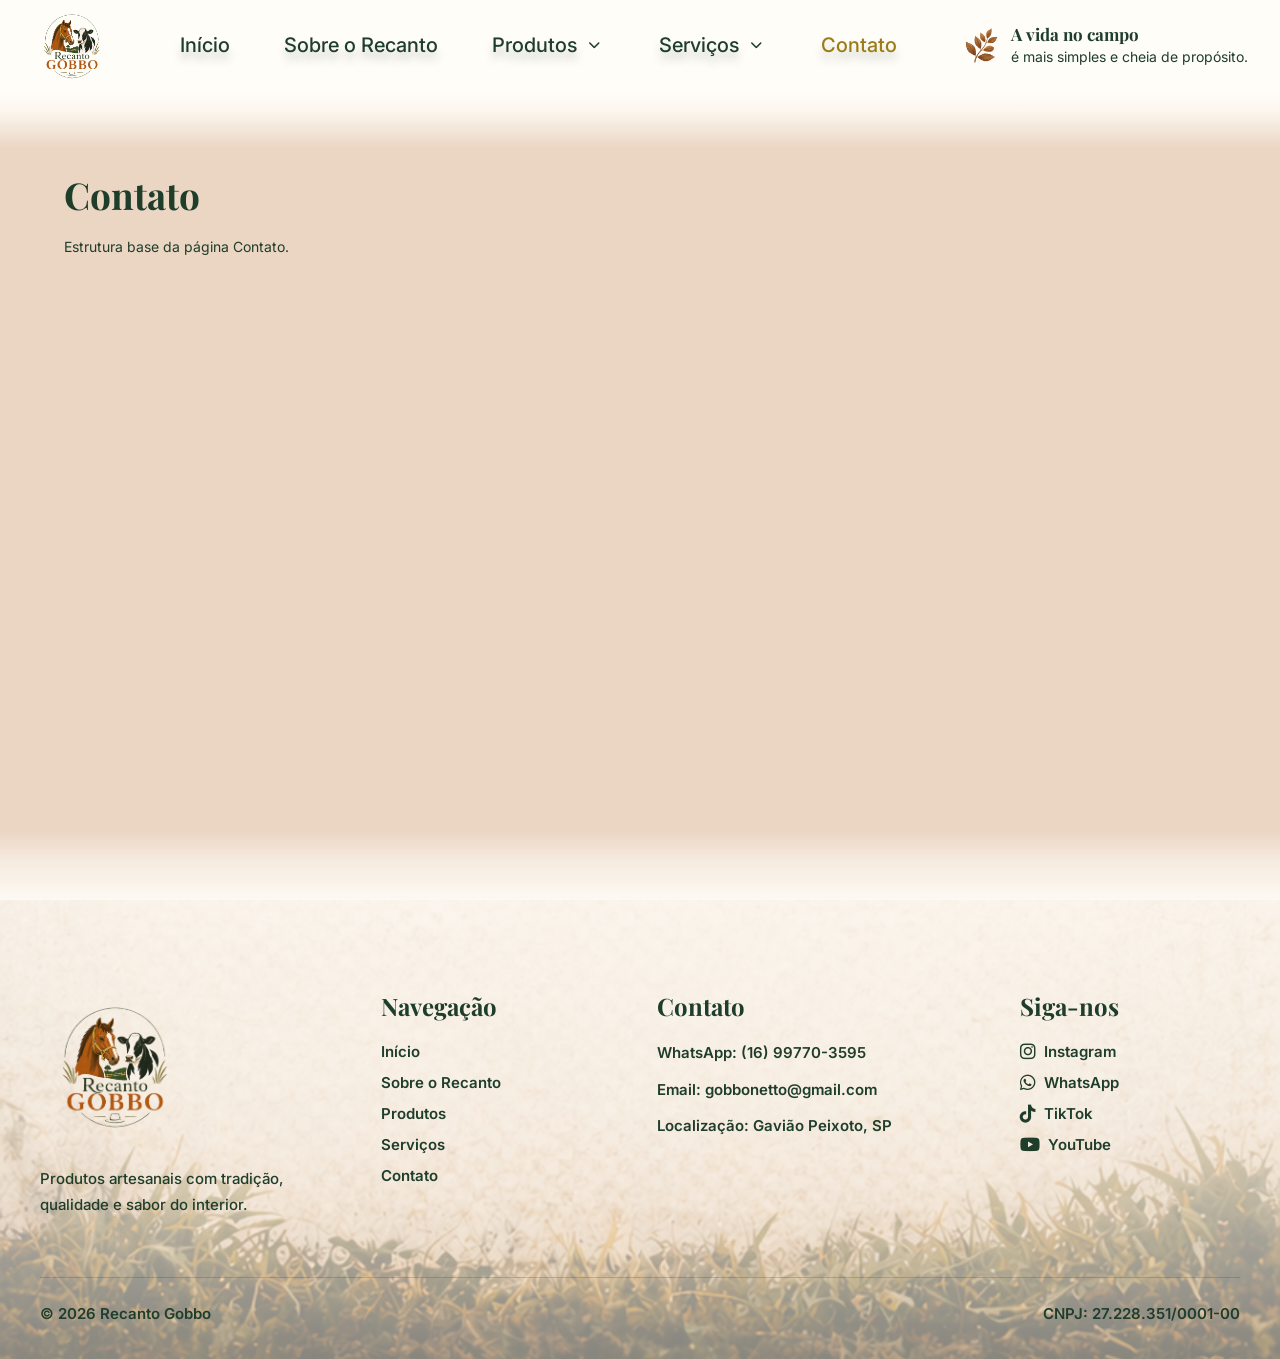
==== pages/contato.html @ 01b37900 "feat: adiciona YouTube no footer e ajusta ícones mobile" ====
<!DOCTYPE html>
<html lang="pt-BR">
<head>
  <!-- Configuração de caracteres -->
  <meta charset="UTF-8">

  <!-- Responsividade para dispositivos móveis -->
  <meta name="viewport" content="width=device-width, initial-scale=1.0">

  <!-- Título da página -->
  <title>Contato | Recanto Gobbo</title>

  <!-- Ícones Font Awesome -->
  <link 
    rel="stylesheet" 
    href="https://cdnjs.cloudflare.com/ajax/libs/font-awesome/6.5.2/css/all.min.css"
  >

  <!-- Fontes do projeto: Playfair Display e Inter -->
  <link rel="preconnect" href="https://fonts.googleapis.com">
  <link rel="preconnect" href="https://fonts.gstatic.com" crossorigin>

  <link 
    href="https://fonts.googleapis.com/css2?family=Inter:wght@400;500;600;700&family=Playfair+Display:wght@600;700&display=swap" 
    rel="stylesheet"
  >

  <!-- CSS principal -->
  <link rel="stylesheet" href="../css/style.css">
</head>
<body class="contato">

  <!-- Header principal do site -->
  <header class="header">
    <nav class="navbar">

      <!-- Logo principal -->
      <a href="../index.html" class="logo">
        <img 
          src="../assets/images/logo-recanto-gobbo.png" 
          alt="Logo Recanto Gobbo"
          class="logo-image"
        >
      </a>

      <!-- Menu principal -->
      <ul class="nav-menu" id="nav-menu">

        <li class="nav-item">
          <a href="../index.html">Início</a>
        </li>

        <li class="nav-item">
          <a href="sobre.html">Sobre o Recanto</a>
        </li>

        <li class="nav-item has-submenu">
          <div class="submenu-parent">
            <a href="produtos.html">Produtos</a>

            <button class="submenu-toggle" type="button" aria-label="Abrir submenu de produtos">
              <i class="fa-solid fa-chevron-down"></i>
            </button>
          </div>

          <ul class="submenu">
            <li><a href="#">Boné</a></li>
          </ul>
        </li>

        <li class="nav-item has-submenu">
          <div class="submenu-parent">
            <a href="servicos.html">Serviços</a>

            <button class="submenu-toggle" type="button" aria-label="Abrir submenu de serviços">
              <i class="fa-solid fa-chevron-down"></i>
            </button>
          </div>

          <ul class="submenu">
            <li><a href="#">Palestras</a></li>
            <li><a href="#">Embaixadores Digitais</a></li>
            <li><a href="#">Ações de Marca</a></li>
            <li><a href="#">Proposta de Eventos</a></li>
          </ul>
        </li>

        <li class="nav-item">
          <a href="contato.html" class="active">Contato</a>
        </li>

      </ul>

      <!-- Frase institucional do header desktop -->
      <div class="header-phrase">
        <img 
          src="../assets/images/icone-header.png" 
          alt="" 
          class="header-icon"
        >

        <div>
          <strong>A vida no campo</strong>
          <p>é mais simples e cheia de propósito.</p>
        </div>
      </div>

      <!-- Botão hambúrguer mobile -->
      <button class="menu-toggle" id="menu-toggle" aria-label="Abrir menu">
        ☰
      </button>

    </nav>
  </header>

  <!-- Conteúdo principal da página -->
  <main class="main-content">
    <section class="page-section">
      <h1>Contato</h1>
      <p>Estrutura base da página Contato.</p>
    </section>
  </main>

<!-- Footer principal do site -->
<footer class="footer">

  <!-- Camada por cima da imagem de fundo para melhorar leitura -->
  <div class="footer-overlay">

    <!-- Container principal do footer -->
    <div class="footer-container">

      <!-- Coluna da marca -->
      <div class="footer-brand">
        <img 
          src="../assets/images/logo-recanto-gobbo.png" 
          alt="Logo Recanto Gobbo"
          class="footer-logo-image"
        >

        <p>
          Produtos artesanais com tradição, qualidade e sabor do interior.
        </p>
      </div>

      <!-- Coluna de navegação -->
      <div class="footer-column">
        <h3>Navegação</h3>

        <nav class="footer-links">
          <a href="../index.html">Início</a>
          <a href="sobre.html">Sobre o Recanto</a>
          <a href="produtos.html">Produtos</a>
          <a href="servicos.html">Serviços</a>
          <a href="contato.html">Contato</a>
        </nav>
      </div>

      <!-- Coluna de contato -->
      <div class="footer-column">
        <h3>Contato</h3>

        <div class="footer-contact">
          <p>WhatsApp: (16) 99770-3595</p>
          <p>Email: gobbonetto@gmail.com</p>
          <p>Localização: Gavião Peixoto, SP</p>
        </div>
      </div>

      <!-- Coluna de redes sociais -->
      <div class="footer-column">
        <h3>Siga-nos</h3>

        <div class="footer-social">

          <a href="https://www.instagram.com/recantogobbo?utm_source=ig_web_button_share_sheet&igsh=ZDNlZDc0MzIxNw==" aria-label="Instagram">
            <i class="fa-brands fa-instagram"></i>
            <span>Instagram</span>
          </a>

          <a href="https://wa.me/5516997703595?text=Olá,%20vim%20pelo%20site%20do%20Recanto%20Gobbo%20e%20gostaria%20de%20mais%20informações." aria-label="WhatsApp">
            <i class="fa-brands fa-whatsapp"></i>
            <span>WhatsApp</span>
          </a>

          <a href="https://www.tiktok.com/@nettogobbo?is_from_webapp=1&sender_device=pc" aria-label="TikTok">
            <i class="fa-brands fa-tiktok"></i>
            <span>TikTok</span>
          </a>

          <a href="https://www.youtube.com/@RecantoGobbo" aria-label="YouTube">
            <i class="fa-brands fa-youtube"></i>
            <span>YouTube</span>
          </a>

        </div>
      </div>

    </div>

    <!-- Base inferior do footer -->
    <div class="footer-bottom">
      <p>© 2026 Recanto Gobbo</p>
      <p>CNPJ: 27.228.351/0001-00</p>
    </div>

  </div>
</footer>

<!-- JavaScript principal -->
<script src="../js/script.js"></script>
</body>
</html>
---- css/style.css ----
/* Base */
@import url("./base/reset.css");
@import url("./base/variables.css");
@import url("./base/global.css");
@import url("./base/components.css");

/* Layout */
@import url("./layout/header.css");
@import url("./layout/footer.css");

/* Pages */
@import url("./pages/home.css");
@import url("./pages/sobre.css");
@import url("./pages/produtos.css");
@import url("./pages/servicos.css");
@import url("./pages/contato.css");

/* Responsive */
@import url("./responsive.css");
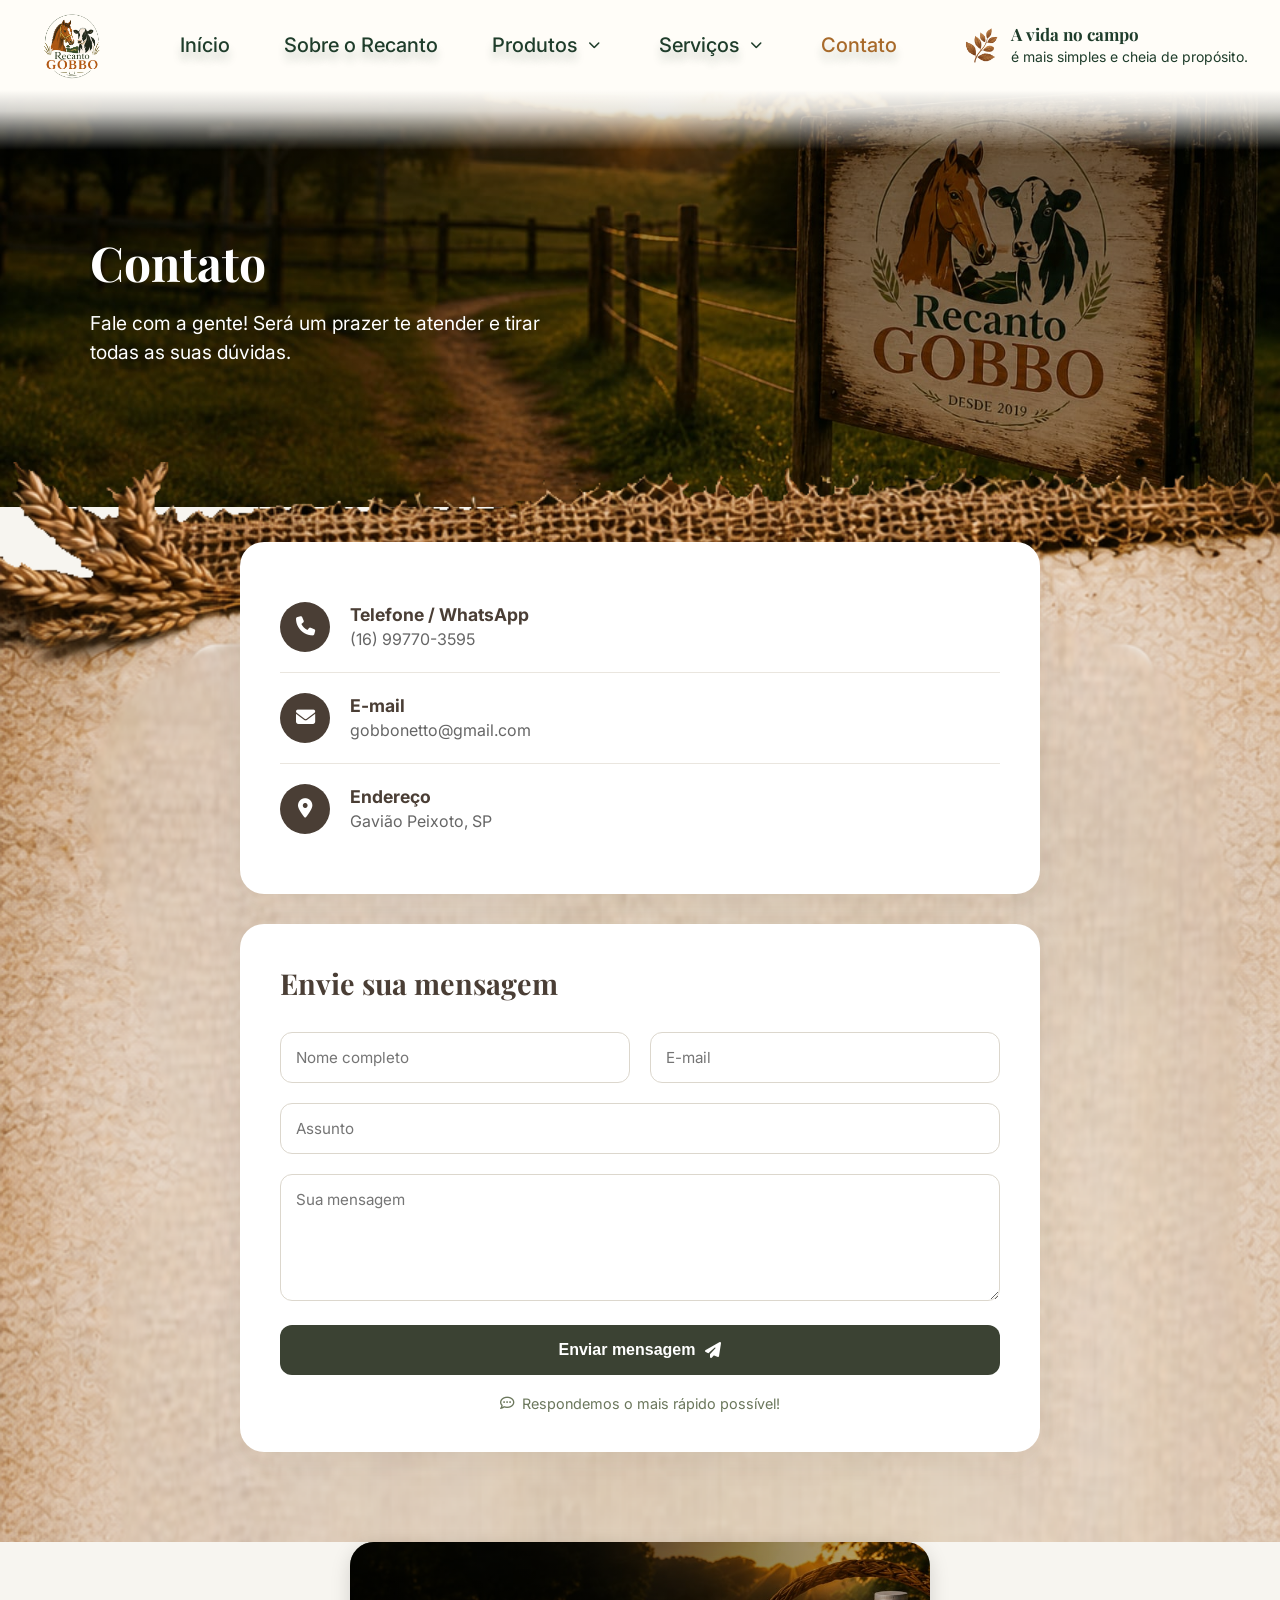
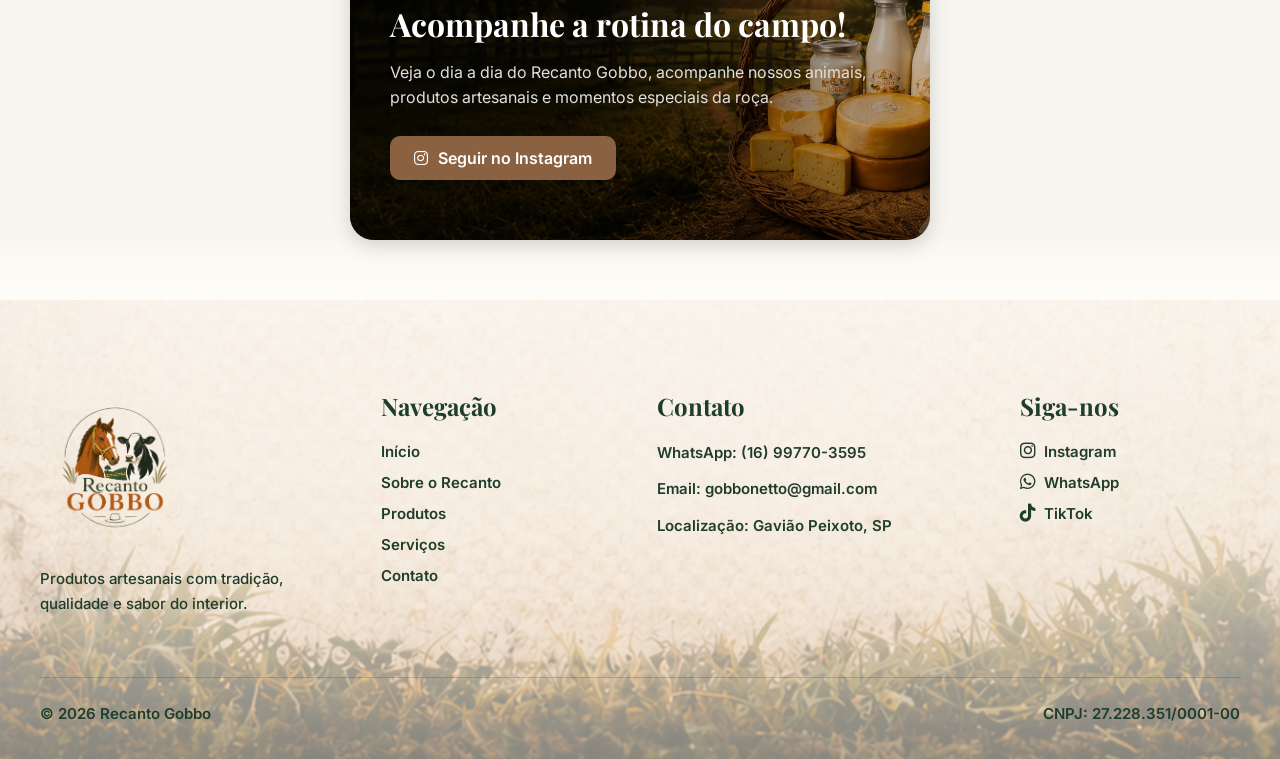
==== commit 530eaa69: "page completa, agora só ajustes" ====
--- a/pages/contato.html
+++ b/pages/contato.html
@@ -114,11 +114,99 @@
   </header>
 
   <!-- Conteúdo principal da página -->
-  <main class="main-content">
-    <section class="page-section">
+  <main class="main-content contact-page">
+    
+    <section class="contact-hero">
+  <div class="contact-hero-container">
+    <div class="contact-hero-text">
       <h1>Contato</h1>
-      <p>Estrutura base da página Contato.</p>
+      <p class="hero-subtitle">Fale com a gente! Será um prazer te atender e tirar todas as suas dúvidas.</p>
+    </div>
+    </div>
+</section>
+
+    <div class="contact-center-container">
+      
+      <section class="contact-info-cards">
+        
+        <div class="info-card">
+          <div class="card-icon">
+            <i class="fa-solid fa-phone"></i>
+          </div>
+          <div class="card-content">
+            <h3>Telefone / WhatsApp</h3>
+            <p>(16) 99770-3595</p>
+          </div>
+        </div>
+
+        <div class="info-card">
+          <div class="card-icon">
+            <i class="fa-solid fa-envelope"></i>
+          </div>
+          <div class="card-content">
+            <h3>E-mail</h3>
+            <p>gobbonetto@gmail.com</p>
+          </div>
+        </div>
+
+        <div class="info-card">
+          <div class="card-icon">
+            <i class="fa-solid fa-location-dot"></i>
+          </div>
+          <div class="card-content">
+            <h3>Endereço</h3>
+            <p>Gavião Peixoto, SP</p>
+          </div>
+        </div>
+
+      </section>
+
+      <section class="contact-form-section">
+        <h2>Envie sua mensagem</h2>
+        
+        <form id="contact-form" class="contact-form">
+          <div class="form-row">
+            <div class="form-group">
+              <input type="text" id="name" name="name" placeholder="Nome completo" required>
+            </div>
+            <div class="form-group">
+              <input type="email" id="email" name="email" placeholder="E-mail" required>
+            </div>
+          </div>
+
+          <div class="form-group">
+            <input type="text" id="subject" name="subject" placeholder="Assunto" required>
+          </div>
+
+          <div class="form-group">
+            <textarea id="message" name="message" rows="5" placeholder="Sua mensagem" required></textarea>
+          </div>
+
+          <button type="submit" class="btn-submit">
+            Enviar mensagem <i class="fa-solid fa-paper-plane"></i>
+          </button>
+        </form>
+
+        <div class="form-footer-notice">
+          <i class="fa-regular fa-comment-dots"></i>
+          <span>Respondemos o mais rápido possível!</span>
+        </div>
+      </section>
+
+    </div>
+
+    <section class="instagram-cta-banner">
+      <div class="cta-overlay">
+        <div class="cta-content">
+          <h2>Acompanhe a rotina do campo!</h2>
+          <p>Veja o dia a dia do Recanto Gobbo, acompanhe nossos animais, produtos artesanais e momentos especiais da roça.</p>
+          <a href="https://www.instagram.com/recantogobbo" target="_blank" class="btn-instagram">
+            <i class="fa-brands fa-instagram"></i> Seguir no Instagram
+          </a>
+        </div>
+      </div>
     </section>
+
   </main>
 
 <!-- Footer principal do site -->
@@ -188,11 +276,6 @@
             <span>TikTok</span>
           </a>
 
-          <a href="https://www.youtube.com/@RecantoGobbo" aria-label="YouTube">
-            <i class="fa-brands fa-youtube"></i>
-            <span>YouTube</span>
-          </a>
-
         </div>
       </div>
 
--- a/css/style.css
+++ b/css/style.css
@@ -16,5 +16,4 @@
 @import url("./pages/contato.css");
 
 /* Responsive */
-@import url("./responsive.css");
-
+@import url("./responsive.css");
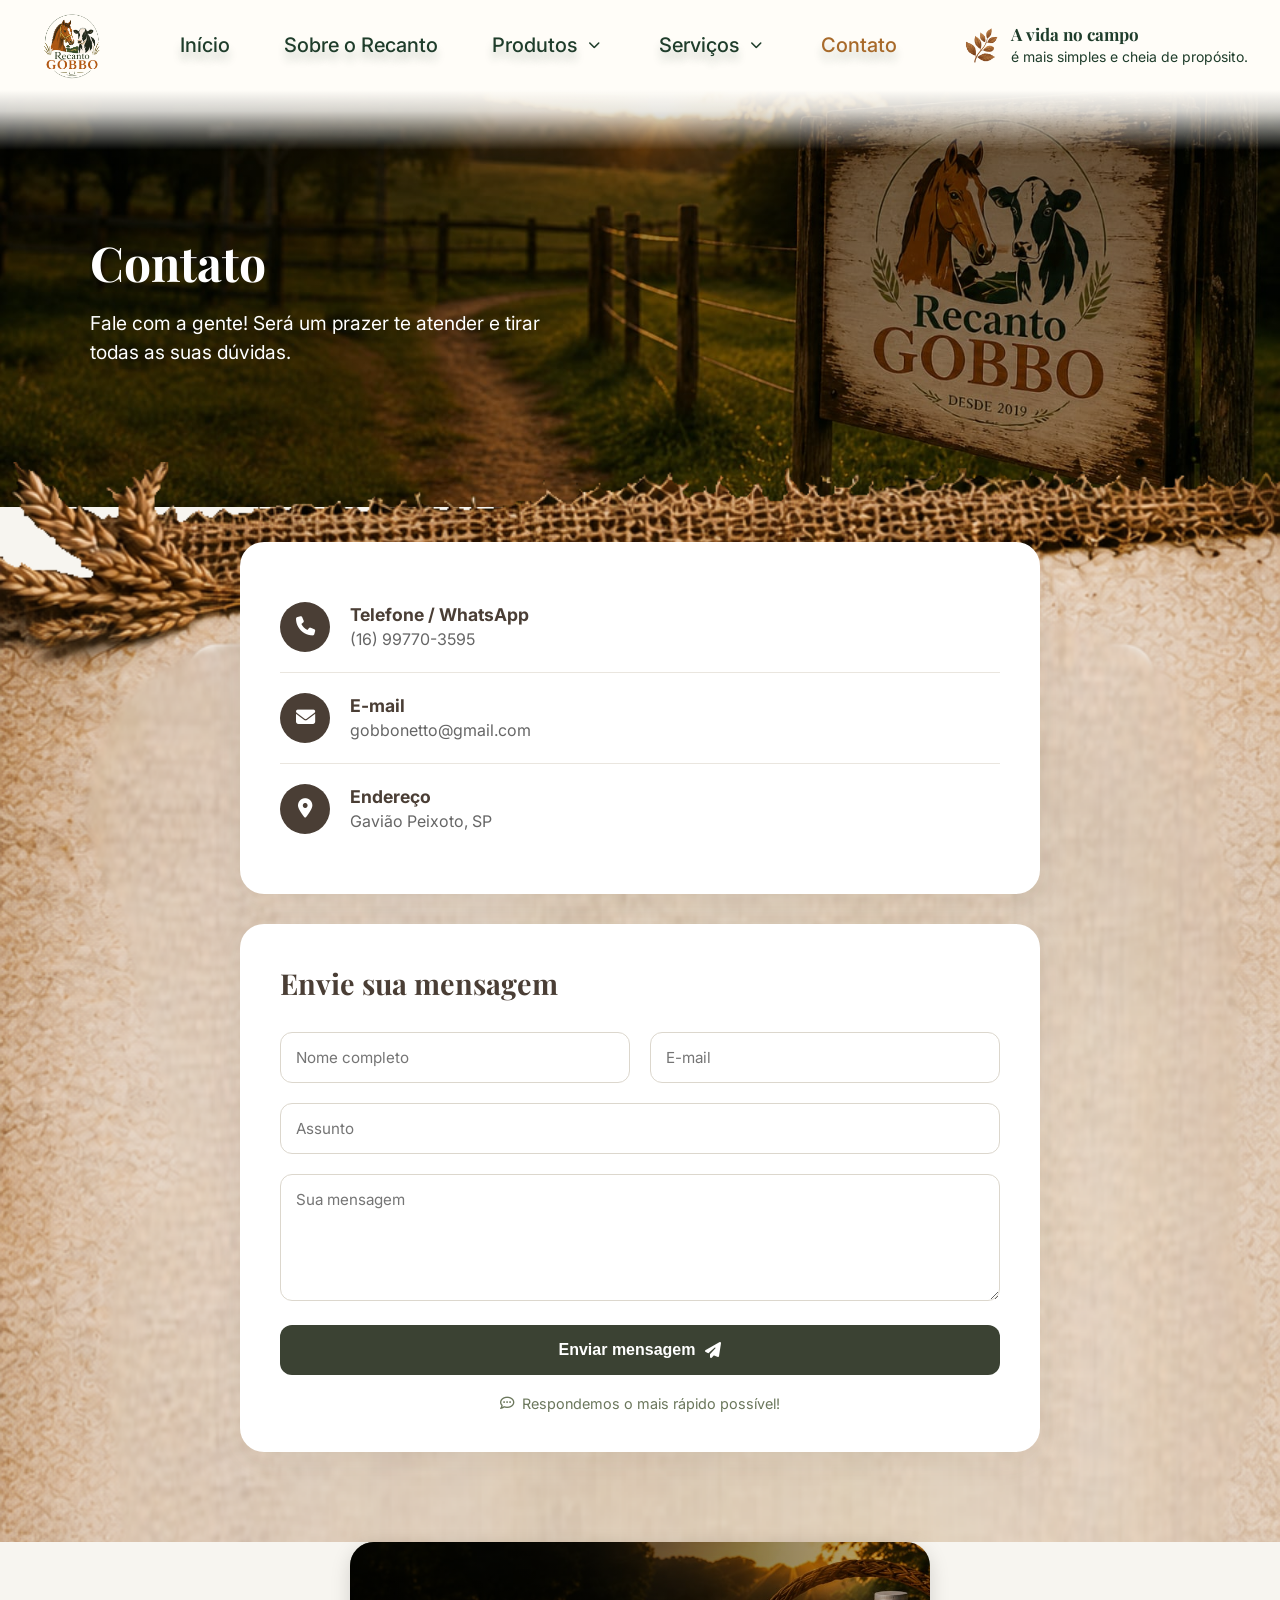
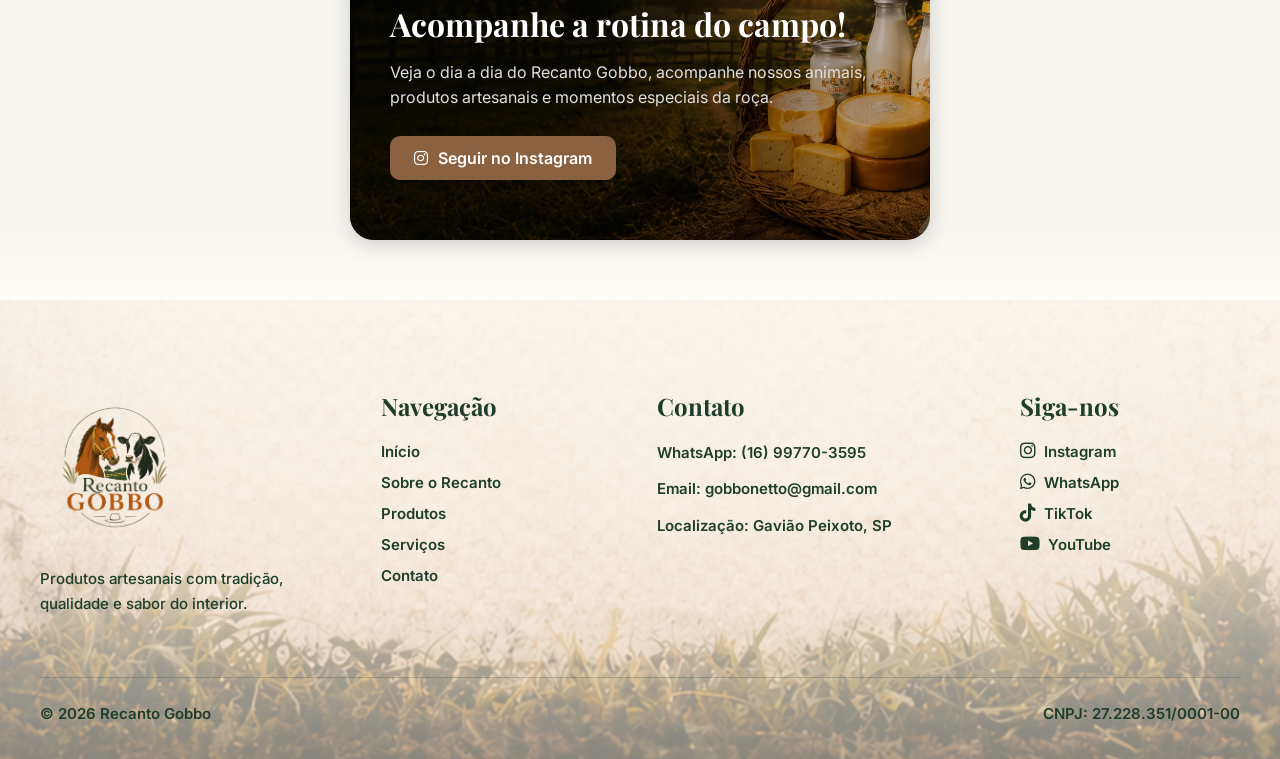
==== commit b42c8f91: "Merge branch 'main' of https://github.com/Nicole-Santarosa/Recanto-Gobbo into Gabriel" ====
--- a/pages/contato.html
+++ b/pages/contato.html
@@ -276,6 +276,11 @@
             <span>TikTok</span>
           </a>
 
+          <a href="https://www.youtube.com/@RecantoGobbo" aria-label="YouTube">
+            <i class="fa-brands fa-youtube"></i>
+            <span>YouTube</span>
+          </a>
+
         </div>
       </div>
 
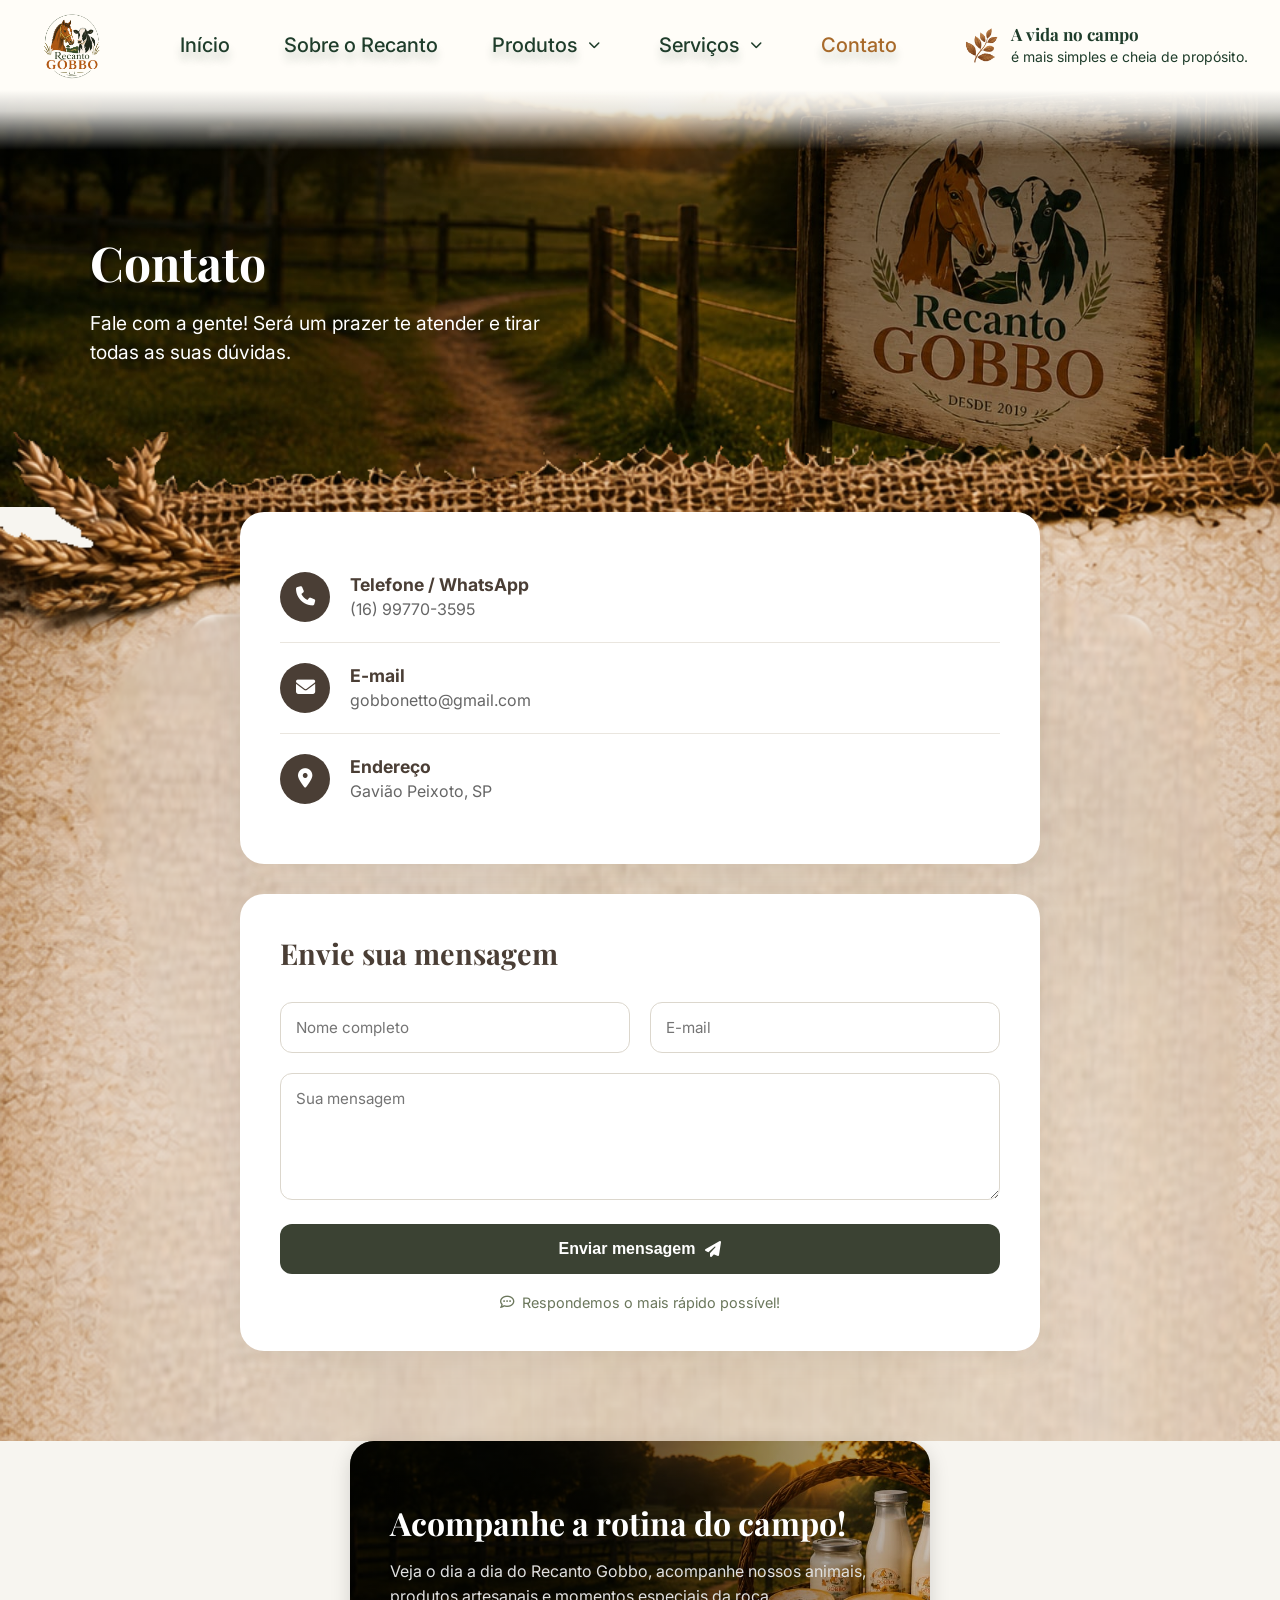
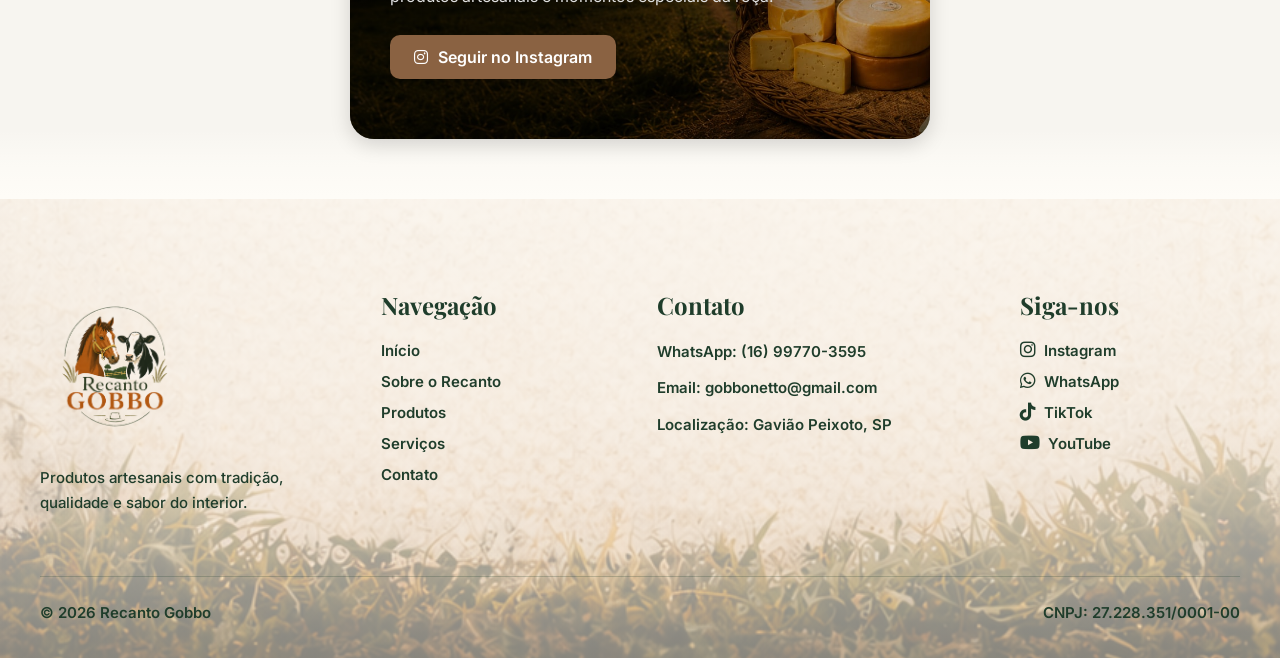
==== commit d18f6cb0: "Fix: Ajustes" ====
--- a/pages/contato.html
+++ b/pages/contato.html
@@ -45,24 +45,16 @@
 
       <!-- Menu principal -->
       <ul class="nav-menu" id="nav-menu">
-
-        <li class="nav-item">
-          <a href="../index.html">Início</a>
-        </li>
-
-        <li class="nav-item">
-          <a href="sobre.html">Sobre o Recanto</a>
-        </li>
-
+        <li class="nav-item"><a href="../index.html">Início</a></li>
+        <li class="nav-item"><a href="sobre.html">Sobre o Recanto</a></li>
+        
         <li class="nav-item has-submenu">
           <div class="submenu-parent">
             <a href="produtos.html">Produtos</a>
-
             <button class="submenu-toggle" type="button" aria-label="Abrir submenu de produtos">
               <i class="fa-solid fa-chevron-down"></i>
             </button>
           </div>
-
           <ul class="submenu">
             <li><a href="#">Boné</a></li>
           </ul>
@@ -71,12 +63,10 @@
         <li class="nav-item has-submenu">
           <div class="submenu-parent">
             <a href="servicos.html">Serviços</a>
-
             <button class="submenu-toggle" type="button" aria-label="Abrir submenu de serviços">
               <i class="fa-solid fa-chevron-down"></i>
             </button>
           </div>
-
           <ul class="submenu">
             <li><a href="#">Palestras</a></li>
             <li><a href="#">Embaixadores Digitais</a></li>
@@ -85,20 +75,12 @@
           </ul>
         </li>
 
-        <li class="nav-item">
-          <a href="contato.html" class="active">Contato</a>
-        </li>
-
+        <li class="nav-item"><a href="contato.html" class="active">Contato</a></li>
       </ul>
 
-      <!-- Frase institucional do header desktop -->
+      <!-- Frase institucional -->
       <div class="header-phrase">
-        <img 
-          src="../assets/images/icone-header.png" 
-          alt="" 
-          class="header-icon"
-        >
-
+        <img src="../assets/images/icone-header.png" alt="" class="header-icon">
         <div>
           <strong>A vida no campo</strong>
           <p>é mais simples e cheia de propósito.</p>
@@ -106,33 +88,25 @@
       </div>
 
       <!-- Botão hambúrguer mobile -->
-      <button class="menu-toggle" id="menu-toggle" aria-label="Abrir menu">
-        ☰
-      </button>
-
+      <button class="menu-toggle" id="menu-toggle" aria-label="Abrir menu">☰</button>
     </nav>
   </header>
 
-  <!-- Conteúdo principal da página -->
+  <!-- Conteúdo principal -->
   <main class="main-content contact-page">
-    
     <section class="contact-hero">
-  <div class="contact-hero-container">
-    <div class="contact-hero-text">
-      <h1>Contato</h1>
-      <p class="hero-subtitle">Fale com a gente! Será um prazer te atender e tirar todas as suas dúvidas.</p>
-    </div>
-    </div>
-</section>
+      <div class="contact-hero-container">
+        <div class="contact-hero-text">
+          <h1>Contato</h1>
+          <p class="hero-subtitle">Fale com a gente! Será um prazer te atender e tirar todas as suas dúvidas.</p>
+        </div>
+      </div>
+    </section>
 
     <div class="contact-center-container">
-      
       <section class="contact-info-cards">
-        
         <div class="info-card">
-          <div class="card-icon">
-            <i class="fa-solid fa-phone"></i>
-          </div>
+          <div class="card-icon"><i class="fa-solid fa-phone"></i></div>
           <div class="card-content">
             <h3>Telefone / WhatsApp</h3>
             <p>(16) 99770-3595</p>
@@ -140,9 +114,7 @@
         </div>
 
         <div class="info-card">
-          <div class="card-icon">
-            <i class="fa-solid fa-envelope"></i>
-          </div>
+          <div class="card-icon"><i class="fa-solid fa-envelope"></i></div>
           <div class="card-content">
             <h3>E-mail</h3>
             <p>gobbonetto@gmail.com</p>
@@ -150,15 +122,12 @@
         </div>
 
         <div class="info-card">
-          <div class="card-icon">
-            <i class="fa-solid fa-location-dot"></i>
-          </div>
+          <div class="card-icon"><i class="fa-solid fa-location-dot"></i></div>
           <div class="card-content">
             <h3>Endereço</h3>
             <p>Gavião Peixoto, SP</p>
           </div>
         </div>
-
       </section>
 
       <section class="contact-form-section">
@@ -175,16 +144,15 @@
           </div>
 
           <div class="form-group">
-            <input type="text" id="subject" name="subject" placeholder="Assunto" required>
-          </div>
-
-          <div class="form-group">
             <textarea id="message" name="message" rows="5" placeholder="Sua mensagem" required></textarea>
           </div>
 
           <button type="submit" class="btn-submit">
             Enviar mensagem <i class="fa-solid fa-paper-plane"></i>
           </button>
+
+          <!-- Elemento de feedback visual (Avisos e Sucesso) -->
+          <div id="form-status" class="form-status"></div>
         </form>
 
         <div class="form-footer-notice">
@@ -192,7 +160,6 @@
           <span>Respondemos o mais rápido possível!</span>
         </div>
       </section>
-
     </div>
 
     <section class="instagram-cta-banner">
@@ -206,96 +173,62 @@
         </div>
       </div>
     </section>
-
   </main>
 
-<!-- Footer principal do site -->
-<footer class="footer">
-
-  <!-- Camada por cima da imagem de fundo para melhorar leitura -->
-  <div class="footer-overlay">
-
-    <!-- Container principal do footer -->
-    <div class="footer-container">
-
-      <!-- Coluna da marca -->
-      <div class="footer-brand">
-        <img 
-          src="../assets/images/logo-recanto-gobbo.png" 
-          alt="Logo Recanto Gobbo"
-          class="footer-logo-image"
-        >
-
-        <p>
-          Produtos artesanais com tradição, qualidade e sabor do interior.
-        </p>
-      </div>
-
-      <!-- Coluna de navegação -->
-      <div class="footer-column">
-        <h3>Navegação</h3>
-
-        <nav class="footer-links">
-          <a href="../index.html">Início</a>
-          <a href="sobre.html">Sobre o Recanto</a>
-          <a href="produtos.html">Produtos</a>
-          <a href="servicos.html">Serviços</a>
-          <a href="contato.html">Contato</a>
-        </nav>
-      </div>
-
-      <!-- Coluna de contato -->
-      <div class="footer-column">
-        <h3>Contato</h3>
-
-        <div class="footer-contact">
-          <p>WhatsApp: (16) 99770-3595</p>
-          <p>Email: gobbonetto@gmail.com</p>
-          <p>Localização: Gavião Peixoto, SP</p>
-        </div>
-      </div>
-
-      <!-- Coluna de redes sociais -->
-      <div class="footer-column">
-        <h3>Siga-nos</h3>
-
-        <div class="footer-social">
-
-          <a href="https://www.instagram.com/recantogobbo?utm_source=ig_web_button_share_sheet&igsh=ZDNlZDc0MzIxNw==" aria-label="Instagram">
-            <i class="fa-brands fa-instagram"></i>
-            <span>Instagram</span>
-          </a>
-
-          <a href="https://wa.me/5516997703595?text=Olá,%20vim%20pelo%20site%20do%20Recanto%20Gobbo%20e%20gostaria%20de%20mais%20informações." aria-label="WhatsApp">
-            <i class="fa-brands fa-whatsapp"></i>
-            <span>WhatsApp</span>
-          </a>
-
-          <a href="https://www.tiktok.com/@nettogobbo?is_from_webapp=1&sender_device=pc" aria-label="TikTok">
-            <i class="fa-brands fa-tiktok"></i>
-            <span>TikTok</span>
-          </a>
-
-          <a href="https://www.youtube.com/@RecantoGobbo" aria-label="YouTube">
-            <i class="fa-brands fa-youtube"></i>
-            <span>YouTube</span>
-          </a>
-
-        </div>
-      </div>
-
+  <footer class="footer">
+    <div class="footer-overlay">
+      <div class="footer-container">
+        <div class="footer-brand">
+          <img src="../assets/images/logo-recanto-gobbo.png" alt="Logo Recanto Gobbo" class="footer-logo-image">
+          <p>Produtos artesanais com tradição, qualidade e sabor do interior.</p>
+        </div>
+
+        <div class="footer-column">
+          <h3>Navegação</h3>
+          <nav class="footer-links">
+            <a href="../index.html">Início</a>
+            <a href="sobre.html">Sobre o Recanto</a>
+            <a href="produtos.html">Produtos</a>
+            <a href="servicos.html">Serviços</a>
+            <a href="contato.html">Contato</a>
+          </nav>
+        </div>
+
+        <div class="footer-column">
+          <h3>Contato</h3>
+          <div class="footer-contact">
+            <p>WhatsApp: (16) 99770-3595</p>
+            <p>Email: gobbonetto@gmail.com</p>
+            <p>Localização: Gavião Peixoto, SP</p>
+          </div>
+        </div>
+
+        <div class="footer-column">
+          <h3>Siga-nos</h3>
+          <div class="footer-social">
+            <a href="https://www.instagram.com/recantogobbo" aria-label="Instagram">
+              <i class="fa-brands fa-instagram"></i> <span>Instagram</span>
+            </a>
+            <a href="https://wa.me/5516997703595" aria-label="WhatsApp">
+              <i class="fa-brands fa-whatsapp"></i> <span>WhatsApp</span>
+            </a>
+            <a href="https://www.tiktok.com/@nettogobbo" aria-label="TikTok">
+              <i class="fa-brands fa-tiktok"></i> <span>TikTok</span>
+            </a>
+            <a href="https://www.youtube.com/@RecantoGobbo" aria-label="YouTube">
+              <i class="fa-brands fa-youtube"></i> <span>YouTube</span>
+            </a>
+          </div>
+        </div>
+      </div>
+
+      <div class="footer-bottom">
+        <p>© 2026 Recanto Gobbo</p>
+        <p>CNPJ: 27.228.351/0001-00</p>
+      </div>
     </div>
-
-    <!-- Base inferior do footer -->
-    <div class="footer-bottom">
-      <p>© 2026 Recanto Gobbo</p>
-      <p>CNPJ: 27.228.351/0001-00</p>
-    </div>
-
-  </div>
-</footer>
-
-<!-- JavaScript principal -->
-<script src="../js/script.js"></script>
+  </footer>
+
+  <script src="../js/script.js"></script>
 </body>
 </html>
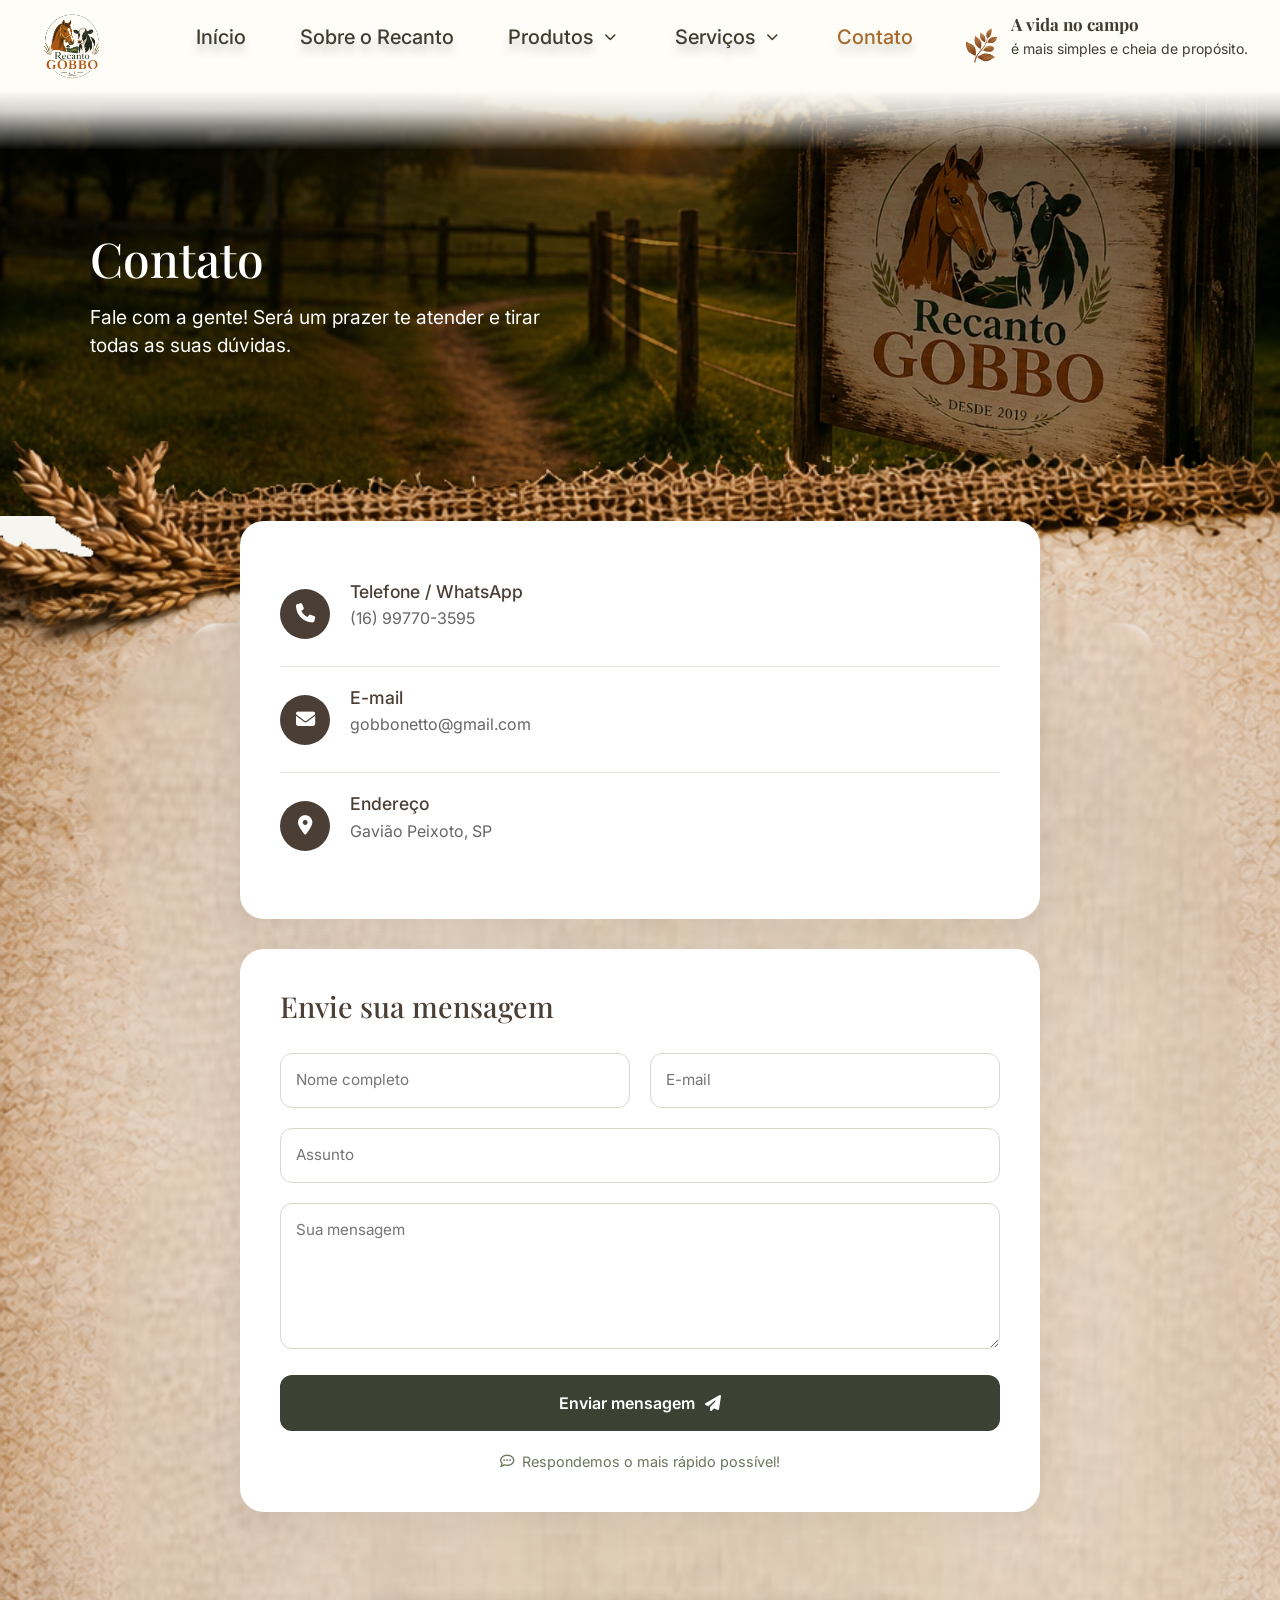
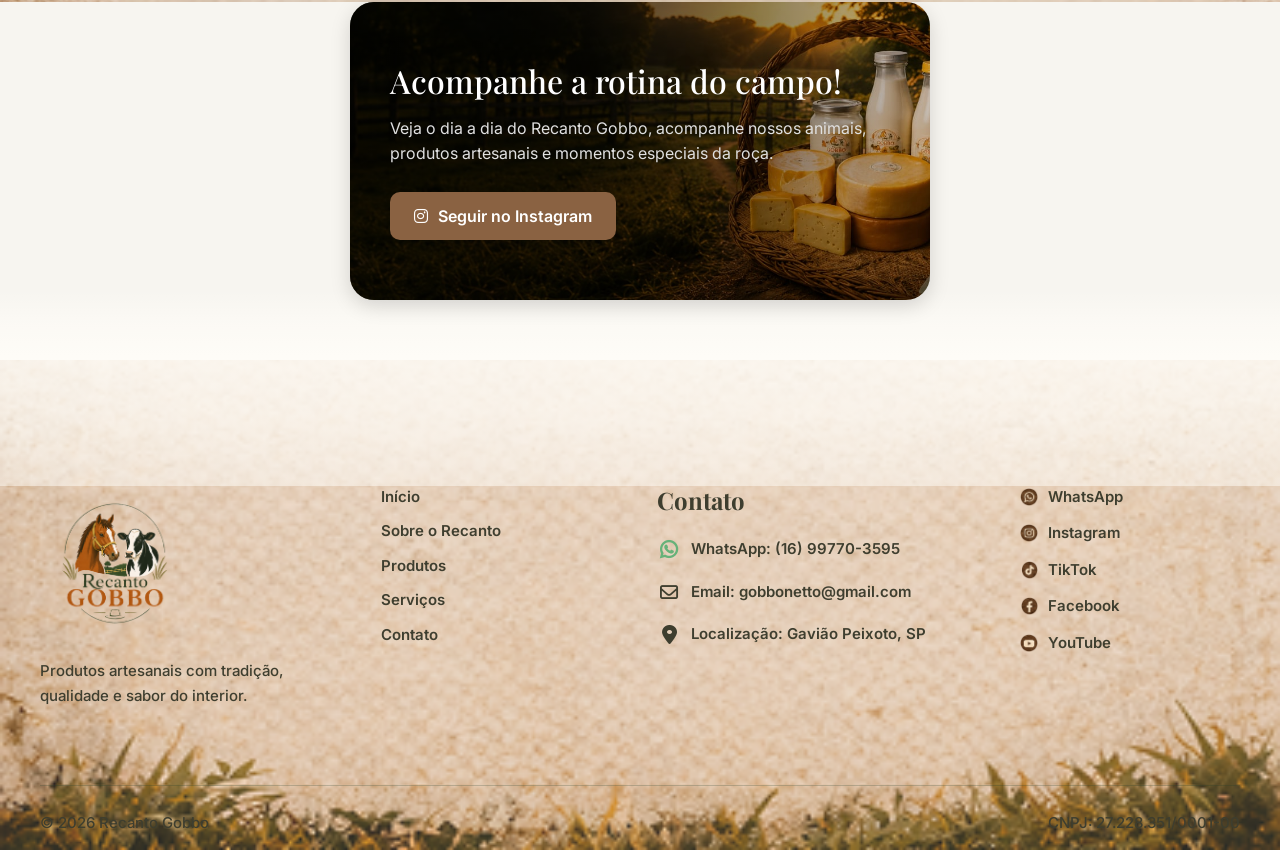
==== commit c8768b10: "Reestruturação completa do rodapé e identidade visual Novo layout do footer em todas as páginas, com" ====
--- a/pages/contato.html
+++ b/pages/contato.html
@@ -1,234 +1,342 @@
 <!DOCTYPE html>
 <html lang="pt-BR">
 <head>
-  <!-- Configuração de caracteres -->
-  <meta charset="UTF-8">
-
-  <!-- Responsividade para dispositivos móveis -->
-  <meta name="viewport" content="width=device-width, initial-scale=1.0">
-
-  <!-- Título da página -->
-  <title>Contato | Recanto Gobbo</title>
-
-  <!-- Ícones Font Awesome -->
-  <link 
-    rel="stylesheet" 
-    href="https://cdnjs.cloudflare.com/ajax/libs/font-awesome/6.5.2/css/all.min.css"
-  >
-
-  <!-- Fontes do projeto: Playfair Display e Inter -->
-  <link rel="preconnect" href="https://fonts.googleapis.com">
-  <link rel="preconnect" href="https://fonts.gstatic.com" crossorigin>
-
-  <link 
-    href="https://fonts.googleapis.com/css2?family=Inter:wght@400;500;600;700&family=Playfair+Display:wght@600;700&display=swap" 
-    rel="stylesheet"
-  >
-
-  <!-- CSS principal -->
-  <link rel="stylesheet" href="../css/style.css">
+    <!-- Configuração de caracteres -->
+    <meta charset="UTF-8">
+
+    <!-- Responsividade para dispositivos móveis -->
+    <meta name="viewport" content="width=device-width, initial-scale=1.0">
+
+    <!-- Título da página -->
+    <title>Contato | Recanto Gobbo</title>
+
+    <link rel="icon" type="image/png" href="../assets/images/logo-recanto-gobbo.png">
+
+    <!-- Ícones Font Awesome -->
+    <link rel="stylesheet"
+          href="https://cdnjs.cloudflare.com/ajax/libs/font-awesome/6.5.2/css/all.min.css">
+
+    <!-- Fontes do projeto: Playfair Display e Inter -->
+    <link rel="preconnect" href="https://fonts.googleapis.com">
+    <link rel="preconnect" href="https://fonts.gstatic.com" crossorigin>
+
+    <link href="https://fonts.googleapis.com/css2?family=Inter:wght@400;500;600;700&family=Playfair+Display:wght@600;700&display=swap"
+          rel="stylesheet">
+
+    <link href="https://cdn.jsdelivr.net/npm/bootstrap@5.3.3/dist/css/bootstrap.min.css"
+          rel="stylesheet" />
+
+    <!-- CSS principal -->
+    <link rel="stylesheet" href="../css/style.css">
 </head>
 <body class="contato">
 
-  <!-- Header principal do site -->
-  <header class="header">
-    <nav class="navbar">
-
-      <!-- Logo principal -->
-      <a href="../index.html" class="logo">
-        <img 
-          src="../assets/images/logo-recanto-gobbo.png" 
-          alt="Logo Recanto Gobbo"
-          class="logo-image"
-        >
-      </a>
-
-      <!-- Menu principal -->
-      <ul class="nav-menu" id="nav-menu">
-        <li class="nav-item"><a href="../index.html">Início</a></li>
-        <li class="nav-item"><a href="sobre.html">Sobre o Recanto</a></li>
-        
-        <li class="nav-item has-submenu">
-          <div class="submenu-parent">
-            <a href="produtos.html">Produtos</a>
-            <button class="submenu-toggle" type="button" aria-label="Abrir submenu de produtos">
-              <i class="fa-solid fa-chevron-down"></i>
+    <!-- Header principal do site -->
+    <header class="header">
+        <nav class="navbar">
+
+            <!-- Logo principal -->
+            <a href="../index.html" class="logo">
+                <img src="../assets/images/logo-recanto-gobbo.png"
+                     alt="Logo Recanto Gobbo"
+                     class="logo-image">
+            </a>
+
+            <!-- Menu principal -->
+            <ul class="nav-menu" id="nav-menu">
+
+                <li class="nav-item">
+                    <a href="../index.html">Início</a>
+                </li>
+
+                <li class="nav-item">
+                    <a href="sobre.html">Sobre o Recanto</a>
+                </li>
+
+                <li class="nav-item has-submenu">
+                    <div class="submenu-parent">
+                        <a href="produtos.html">Produtos</a>
+
+                        <button class="submenu-toggle" type="button" aria-label="Abrir submenu de produtos">
+                            <i class="fa-solid fa-chevron-down"></i>
+                        </button>
+                    </div>
+
+                    <ul class="submenu">
+                        <li><a href="produtos.html#bone">Boné</a></li>
+                    </ul>
+                </li>
+
+                <li class="nav-item has-submenu">
+                    <div class="submenu-parent">
+                        <a href="servicos.html">Serviços</a>
+
+                        <button class="submenu-toggle" type="button" aria-label="Abrir submenu de serviços">
+                            <i class="fa-solid fa-chevron-down"></i>
+                        </button>
+                    </div>
+
+                    <ul class="submenu">
+                        <li><a href="servicos.html#palestras">Palestras</a></li>
+                        <li><a href="servicos.html#embaixadores">Embaixadores Digitais</a></li>
+                        <li><a href="servicos.html#acoes">Ações de Marca</a></li>
+                        <li><a href="servicos.html#eventos">Proposta de Eventos</a></li>
+                    </ul>
+                </li>
+
+                <li class="nav-item">
+                    <a href="contato.html" class="active">Contato</a>
+                </li>
+
+            </ul>
+
+            <!-- Frase institucional do header desktop -->
+            <div class="header-phrase">
+                <img src="../assets/images/icone-header.png"
+                     alt=""
+                     class="header-icon">
+
+                <div>
+                    <strong>A vida no campo</strong>
+                    <p>é mais simples e cheia de propósito.</p>
+                </div>
+            </div>
+
+            <!-- Botão hambúrguer mobile -->
+            <button class="menu-toggle" id="menu-toggle" aria-label="Abrir menu">
+                ☰
             </button>
-          </div>
-          <ul class="submenu">
-            <li><a href="#">Boné</a></li>
-          </ul>
-        </li>
-
-        <li class="nav-item has-submenu">
-          <div class="submenu-parent">
-            <a href="servicos.html">Serviços</a>
-            <button class="submenu-toggle" type="button" aria-label="Abrir submenu de serviços">
-              <i class="fa-solid fa-chevron-down"></i>
-            </button>
-          </div>
-          <ul class="submenu">
-            <li><a href="#">Palestras</a></li>
-            <li><a href="#">Embaixadores Digitais</a></li>
-            <li><a href="#">Ações de Marca</a></li>
-            <li><a href="#">Proposta de Eventos</a></li>
-          </ul>
-        </li>
-
-        <li class="nav-item"><a href="contato.html" class="active">Contato</a></li>
-      </ul>
-
-      <!-- Frase institucional -->
-      <div class="header-phrase">
-        <img src="../assets/images/icone-header.png" alt="" class="header-icon">
-        <div>
-          <strong>A vida no campo</strong>
-          <p>é mais simples e cheia de propósito.</p>
+
+        </nav>
+    </header>
+
+    <!-- Conteúdo principal da página -->
+    <main class="main-content contact-page">
+
+        <section class="contact-hero">
+            <div class="contact-hero-container">
+                <div class="contact-hero-text">
+                    <h1>Contato</h1>
+                    <p class="hero-subtitle">Fale com a gente! Será um prazer te atender e tirar todas as suas dúvidas.</p>
+                </div>
+            </div>
+        </section>
+
+        <div class="contact-center-container">
+
+            <section class="contact-info-cards">
+
+                <div class="info-card">
+                    <div class="card-icon">
+                        <i class="fa-solid fa-phone"></i>
+                    </div>
+                    <div class="card-content">
+                        <h3>Telefone / WhatsApp</h3>
+                        <p>(16) 99770-3595</p>
+                    </div>
+                </div>
+
+                <div class="info-card">
+                    <div class="card-icon">
+                        <i class="fa-solid fa-envelope"></i>
+                    </div>
+                    <div class="card-content">
+                        <h3>E-mail</h3>
+                        <p>gobbonetto@gmail.com</p>
+                    </div>
+                </div>
+
+                <div class="info-card">
+                    <div class="card-icon">
+                        <i class="fa-solid fa-location-dot"></i>
+                    </div>
+                    <div class="card-content">
+                        <h3>Endereço</h3>
+                        <p>Gavião Peixoto, SP</p>
+                    </div>
+                </div>
+
+            </section>
+
+            <section class="contact-form-section">
+                <h2>Envie sua mensagem</h2>
+
+                <form id="contact-form" class="contact-form">
+                    <div class="form-row">
+                        <div class="form-group">
+                            <input type="text" id="name" name="name" placeholder="Nome completo" required>
+                        </div>
+                        <div class="form-group">
+                            <input type="email" id="email" name="email" placeholder="E-mail" required>
+                        </div>
+                    </div>
+
+                    <div class="form-group">
+                        <input type="text" id="subject" name="subject" placeholder="Assunto" required>
+                    </div>
+
+                    <div class="form-group">
+                        <textarea id="message" name="message" rows="5" placeholder="Sua mensagem" required></textarea>
+                    </div>
+
+                    <button type="submit" class="btn-submit">
+                        Enviar mensagem <i class="fa-solid fa-paper-plane"></i>
+                    </button>
+                </form>
+
+                <div class="form-footer-notice">
+                    <i class="fa-regular fa-comment-dots"></i>
+                    <span>Respondemos o mais rápido possível!</span>
+                </div>
+            </section>
+
         </div>
-      </div>
-
-      <!-- Botão hambúrguer mobile -->
-      <button class="menu-toggle" id="menu-toggle" aria-label="Abrir menu">☰</button>
-    </nav>
-  </header>
-
-  <!-- Conteúdo principal -->
-  <main class="main-content contact-page">
-    <section class="contact-hero">
-      <div class="contact-hero-container">
-        <div class="contact-hero-text">
-          <h1>Contato</h1>
-          <p class="hero-subtitle">Fale com a gente! Será um prazer te atender e tirar todas as suas dúvidas.</p>
+
+        <section class="instagram-cta-banner">
+            <div class="cta-overlay">
+                <div class="cta-content">
+                    <h2>Acompanhe a rotina do campo!</h2>
+                    <p>Veja o dia a dia do Recanto Gobbo, acompanhe nossos animais, produtos artesanais e momentos especiais da roça.</p>
+                    <a href="https://www.instagram.com/recantogobbo" target="_blank" class="btn-instagram">
+                        <i class="fa-brands fa-instagram"></i> Seguir no Instagram
+                    </a>
+                </div>
+            </div>
+        </section>
+
+    </main>
+
+    <!-- Footer principal do site -->
+    <footer class="footer">
+
+        <!-- Camada por cima da imagem de fundo para melhorar leitura -->
+        <div class="footer-overlay"></div>
+
+        <!-- Container principal do footer -->
+        <div class="footer-container">
+
+            <!-- Coluna da marca -->
+            <div class="footer-brand">
+                <img src="../assets/images/logo-recanto-gobbo.png"
+                     alt="Logo Recanto Gobbo"
+                     class="footer-logo-image">
+
+                <p>
+                    Produtos artesanais com tradição, qualidade e sabor do interior.
+                </p>
+            </div>
+
+            <!-- Coluna de navegação -->
+            <div class="footer-column footer-nav-column">
+
+                <nav class="footer-links">
+                    <a href="../index.html">Início</a>
+                    <a href="sobre.html">Sobre o Recanto</a>
+                    <a href="produtos.html">Produtos</a>
+                    <a href="servicos.html">Serviços</a>
+                    <a href="contato.html">Contato</a>
+                </nav>
+            </div>
+
+            <!-- Coluna de contato -->
+            <div class="footer-column footer-contact-column">
+                <h3>Contato</h3>
+
+                <div class="footer-contact">
+                    <a href="https://wa.me/5516997703595?text=Olá,%20vim%20pelo%20site%20do%20Recanto%20Gobbo%20e%20gostaria%20de%20mais%20informações."
+                       target="_blank"
+                       rel="noopener noreferrer">
+                        WhatsApp: (16) 99770-3595
+                    </a>
+
+                    <a href="mailto:gobbonetto@gmail.com?subject=Contato"
+                       target="_blank"
+                       rel="noopener noreferrer">
+                        Email: gobbonetto@gmail.com
+                    </a>
+
+                    <a href="https://maps.app.goo.gl/Z4Uk17eoqn9L3mCQ8"
+                       target="_blank"
+                       rel="noopener noreferrer">
+                        Localização: Gavião Peixoto, SP
+                    </a>
+                </div>
+            </div>
+
+            <!-- Coluna de redes sociais -->
+            <div class="footer-column footer-social-column">
+
+                <img src="../assets/images/social-title.png"
+                     alt="Siga-nos"
+                     class="footer-social-title-image">
+
+                <div class="footer-social">
+
+                    <a href="https://wa.me/5516997703595?text=Olá,%20vim%20pelo%20site%20do%20Recanto%20Gobbo%20e%20gostaria%20de%20mais%20informações."
+                       aria-label="WhatsApp"
+                       target="_blank"
+                       rel="noopener noreferrer">
+
+                        <img src="../assets/images/social-icon-whatsapp.png"
+                             alt="WhatsApp"
+                             class="footer-social-icon-image">
+                    </a>
+
+                    <a href="https://www.instagram.com/recantogobbo?utm_source=ig_web_button_share_sheet&igsh=ZDNlZDc0MzIxNw=="
+                       aria-label="Instagram"
+                       target="_blank"
+                       rel="noopener noreferrer">
+
+                        <img src="../assets/images/social-icon-instagram.png"
+                             alt="Instagram"
+                             class="footer-social-icon-image">
+                    </a>
+
+                    <a href="https://www.tiktok.com/@nettogobbo?is_from_webapp=1&sender_device=pc"
+                       aria-label="TikTok"
+                       target="_blank"
+                       rel="noopener noreferrer">
+
+                        <img src="../assets/images/social-icon-tiktok.png"
+                             alt="TikTok"
+                             class="footer-social-icon-image">
+                    </a>
+
+                    <a href="https://www.facebook.com/recantogobbo/"
+                       aria-label="Facebook"
+                       target="_blank"
+                       rel="noopener noreferrer">
+
+                        <img src="../assets/images/social-icon-facebook.png"
+                             alt="Facebook"
+                             class="footer-social-icon-image">
+
+                    </a>
+
+                    <a href="https://www.youtube.com/@RecantoGobbo"
+                       aria-label="YouTube"
+                       target="_blank"
+                       rel="noopener noreferrer">
+
+                        <img src="../assets/images/social-icon-youtube.png"
+                             alt="YouTube"
+                             class="footer-social-icon-image">
+                    </a>
+
+                </div>
+            </div>
+
         </div>
-      </div>
-    </section>
-
-    <div class="contact-center-container">
-      <section class="contact-info-cards">
-        <div class="info-card">
-          <div class="card-icon"><i class="fa-solid fa-phone"></i></div>
-          <div class="card-content">
-            <h3>Telefone / WhatsApp</h3>
-            <p>(16) 99770-3595</p>
-          </div>
+
+        <!-- Base inferior do footer -->
+        <div class="footer-bottom">
+            <p>© 2026 Recanto Gobbo</p>
+            <p>CNPJ: 27.228.351/0001-00</p>
         </div>
 
-        <div class="info-card">
-          <div class="card-icon"><i class="fa-solid fa-envelope"></i></div>
-          <div class="card-content">
-            <h3>E-mail</h3>
-            <p>gobbonetto@gmail.com</p>
-          </div>
-        </div>
-
-        <div class="info-card">
-          <div class="card-icon"><i class="fa-solid fa-location-dot"></i></div>
-          <div class="card-content">
-            <h3>Endereço</h3>
-            <p>Gavião Peixoto, SP</p>
-          </div>
-        </div>
-      </section>
-
-      <section class="contact-form-section">
-        <h2>Envie sua mensagem</h2>
-        
-        <form id="contact-form" class="contact-form">
-          <div class="form-row">
-            <div class="form-group">
-              <input type="text" id="name" name="name" placeholder="Nome completo" required>
-            </div>
-            <div class="form-group">
-              <input type="email" id="email" name="email" placeholder="E-mail" required>
-            </div>
-          </div>
-
-          <div class="form-group">
-            <textarea id="message" name="message" rows="5" placeholder="Sua mensagem" required></textarea>
-          </div>
-
-          <button type="submit" class="btn-submit">
-            Enviar mensagem <i class="fa-solid fa-paper-plane"></i>
-          </button>
-
-          <!-- Elemento de feedback visual (Avisos e Sucesso) -->
-          <div id="form-status" class="form-status"></div>
-        </form>
-
-        <div class="form-footer-notice">
-          <i class="fa-regular fa-comment-dots"></i>
-          <span>Respondemos o mais rápido possível!</span>
-        </div>
-      </section>
-    </div>
-
-    <section class="instagram-cta-banner">
-      <div class="cta-overlay">
-        <div class="cta-content">
-          <h2>Acompanhe a rotina do campo!</h2>
-          <p>Veja o dia a dia do Recanto Gobbo, acompanhe nossos animais, produtos artesanais e momentos especiais da roça.</p>
-          <a href="https://www.instagram.com/recantogobbo" target="_blank" class="btn-instagram">
-            <i class="fa-brands fa-instagram"></i> Seguir no Instagram
-          </a>
-        </div>
-      </div>
-    </section>
-  </main>
-
-  <footer class="footer">
-    <div class="footer-overlay">
-      <div class="footer-container">
-        <div class="footer-brand">
-          <img src="../assets/images/logo-recanto-gobbo.png" alt="Logo Recanto Gobbo" class="footer-logo-image">
-          <p>Produtos artesanais com tradição, qualidade e sabor do interior.</p>
-        </div>
-
-        <div class="footer-column">
-          <h3>Navegação</h3>
-          <nav class="footer-links">
-            <a href="../index.html">Início</a>
-            <a href="sobre.html">Sobre o Recanto</a>
-            <a href="produtos.html">Produtos</a>
-            <a href="servicos.html">Serviços</a>
-            <a href="contato.html">Contato</a>
-          </nav>
-        </div>
-
-        <div class="footer-column">
-          <h3>Contato</h3>
-          <div class="footer-contact">
-            <p>WhatsApp: (16) 99770-3595</p>
-            <p>Email: gobbonetto@gmail.com</p>
-            <p>Localização: Gavião Peixoto, SP</p>
-          </div>
-        </div>
-
-        <div class="footer-column">
-          <h3>Siga-nos</h3>
-          <div class="footer-social">
-            <a href="https://www.instagram.com/recantogobbo" aria-label="Instagram">
-              <i class="fa-brands fa-instagram"></i> <span>Instagram</span>
-            </a>
-            <a href="https://wa.me/5516997703595" aria-label="WhatsApp">
-              <i class="fa-brands fa-whatsapp"></i> <span>WhatsApp</span>
-            </a>
-            <a href="https://www.tiktok.com/@nettogobbo" aria-label="TikTok">
-              <i class="fa-brands fa-tiktok"></i> <span>TikTok</span>
-            </a>
-            <a href="https://www.youtube.com/@RecantoGobbo" aria-label="YouTube">
-              <i class="fa-brands fa-youtube"></i> <span>YouTube</span>
-            </a>
-          </div>
-        </div>
-      </div>
-
-      <div class="footer-bottom">
-        <p>© 2026 Recanto Gobbo</p>
-        <p>CNPJ: 27.228.351/0001-00</p>
-      </div>
-    </div>
-  </footer>
-
-  <script src="../js/script.js"></script>
+    </footer>
+
+    <!-- JavaScript principal -->
+    <script src="../js/script.js"></script>
 </body>
 </html>
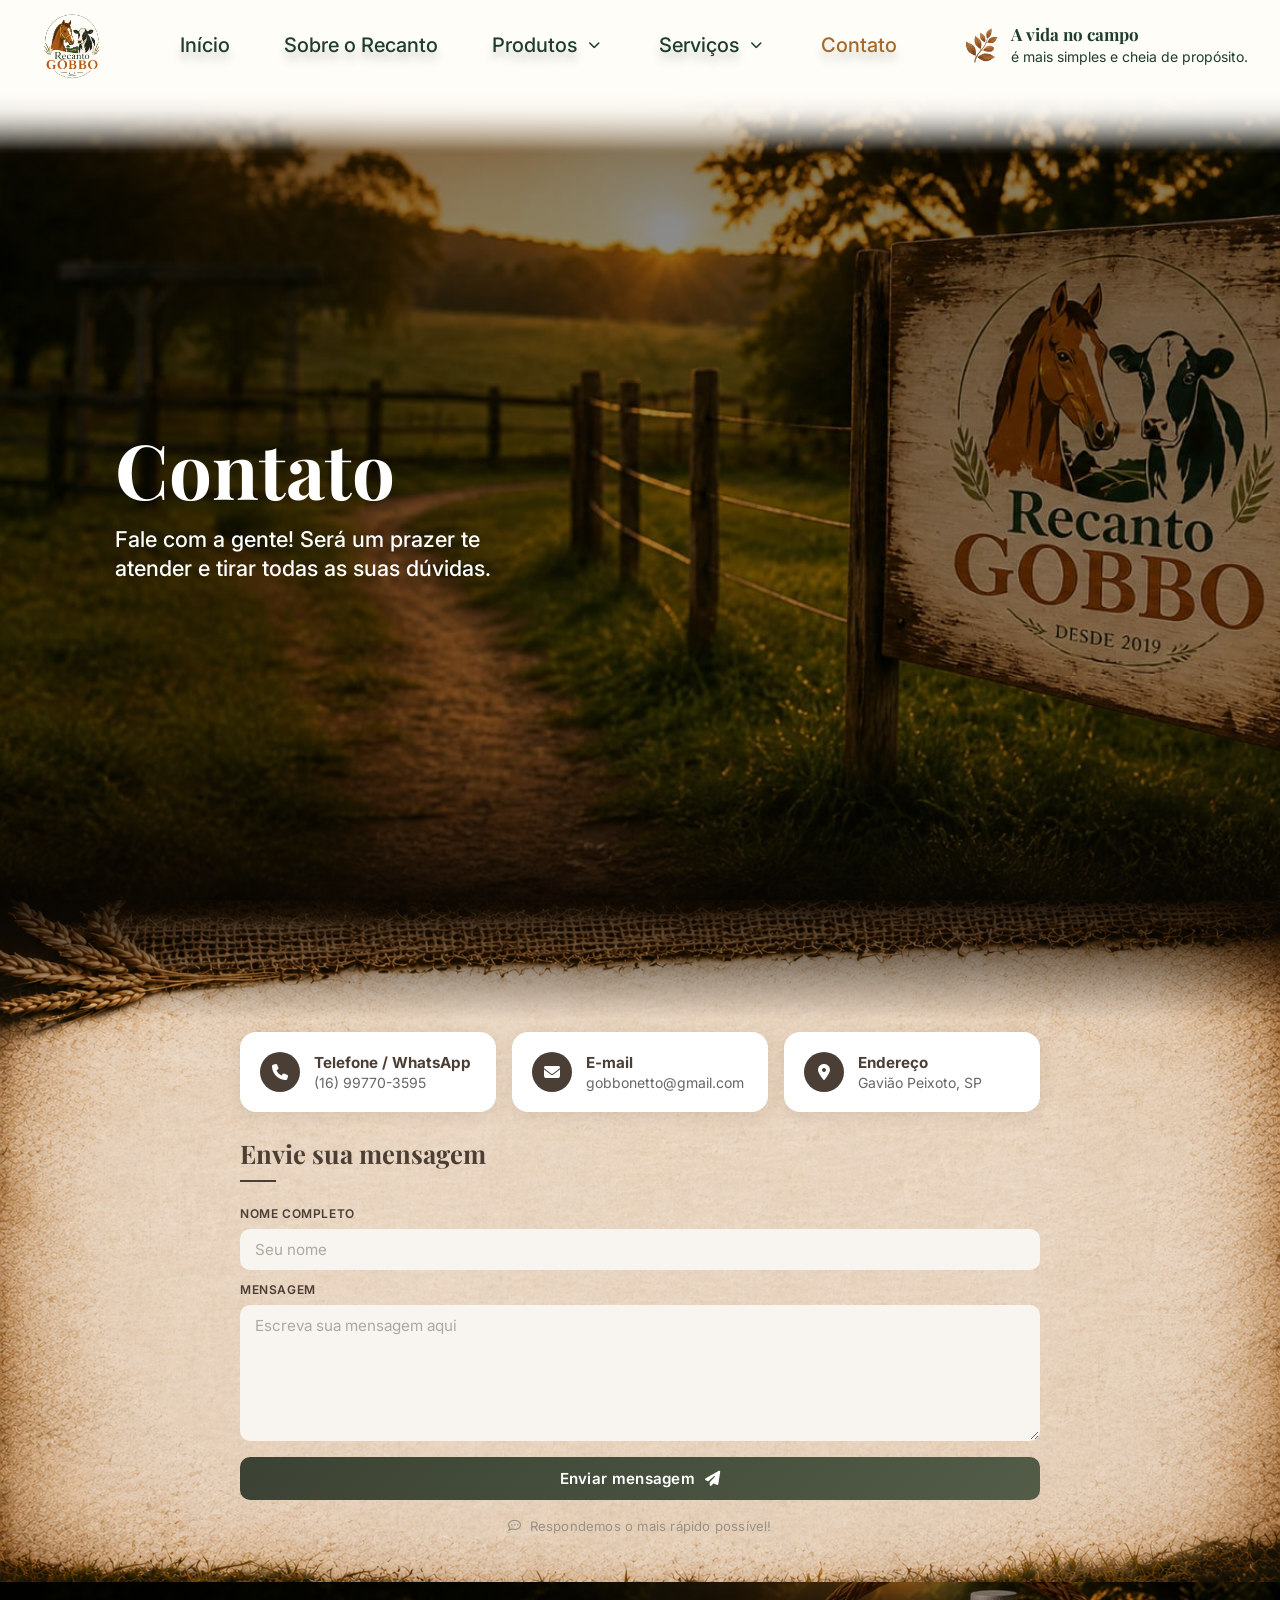
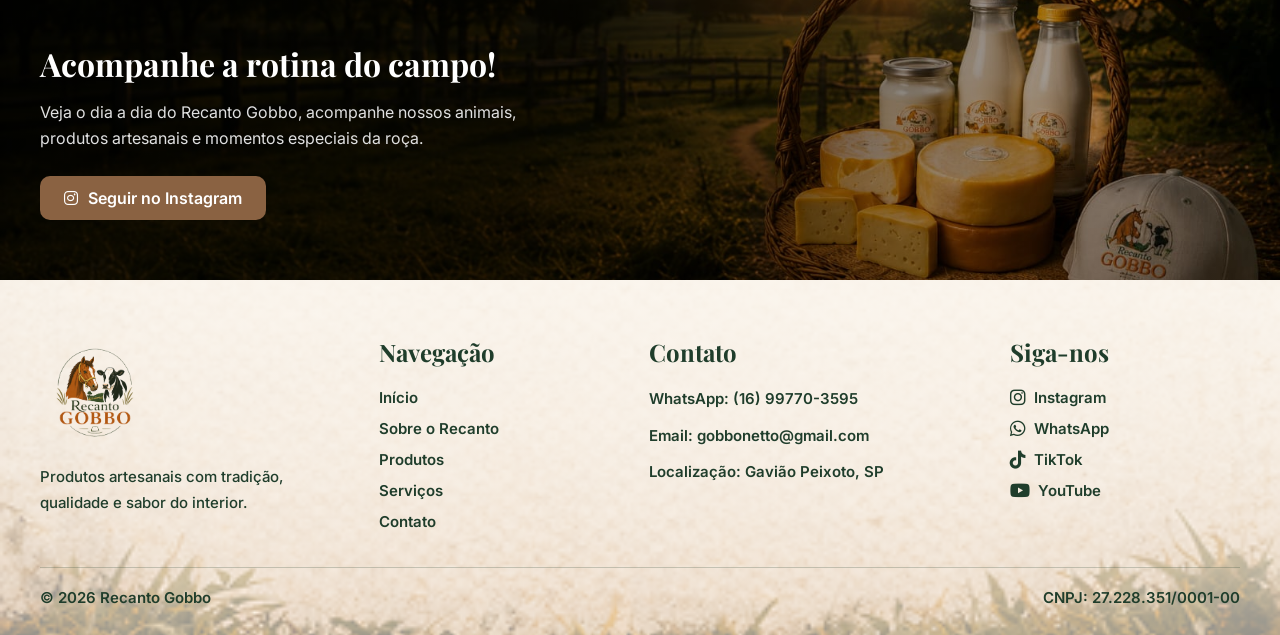
==== commit f5318b66: "Atualização geral de estilos, HTML, JS e assets Refatora CSS de todas as páginas, atualiza estrutura" ====
--- a/pages/contato.html
+++ b/pages/contato.html
@@ -1,342 +1,304 @@
-<!DOCTYPE html>
-<html lang="pt-BR">
-<head>
-    <!-- Configuração de caracteres -->
-    <meta charset="UTF-8">
-
-    <!-- Responsividade para dispositivos móveis -->
-    <meta name="viewport" content="width=device-width, initial-scale=1.0">
-
-    <!-- Título da página -->
-    <title>Contato | Recanto Gobbo</title>
-
-    <link rel="icon" type="image/png" href="../assets/images/logo-recanto-gobbo.png">
-
-    <!-- Ícones Font Awesome -->
-    <link rel="stylesheet"
-          href="https://cdnjs.cloudflare.com/ajax/libs/font-awesome/6.5.2/css/all.min.css">
-
-    <!-- Fontes do projeto: Playfair Display e Inter -->
-    <link rel="preconnect" href="https://fonts.googleapis.com">
-    <link rel="preconnect" href="https://fonts.gstatic.com" crossorigin>
-
-    <link href="https://fonts.googleapis.com/css2?family=Inter:wght@400;500;600;700&family=Playfair+Display:wght@600;700&display=swap"
-          rel="stylesheet">
-
-    <link href="https://cdn.jsdelivr.net/npm/bootstrap@5.3.3/dist/css/bootstrap.min.css"
-          rel="stylesheet" />
-
-    <!-- CSS principal -->
-    <link rel="stylesheet" href="../css/style.css">
-</head>
-<body class="contato">
-
-    <!-- Header principal do site -->
-    <header class="header">
-        <nav class="navbar">
-
-            <!-- Logo principal -->
-            <a href="../index.html" class="logo">
-                <img src="../assets/images/logo-recanto-gobbo.png"
-                     alt="Logo Recanto Gobbo"
-                     class="logo-image">
-            </a>
-
-            <!-- Menu principal -->
-            <ul class="nav-menu" id="nav-menu">
-
-                <li class="nav-item">
-                    <a href="../index.html">Início</a>
-                </li>
-
-                <li class="nav-item">
-                    <a href="sobre.html">Sobre o Recanto</a>
-                </li>
-
-                <li class="nav-item has-submenu">
-                    <div class="submenu-parent">
-                        <a href="produtos.html">Produtos</a>
-
-                        <button class="submenu-toggle" type="button" aria-label="Abrir submenu de produtos">
-                            <i class="fa-solid fa-chevron-down"></i>
-                        </button>
-                    </div>
-
-                    <ul class="submenu">
-                        <li><a href="produtos.html#bone">Boné</a></li>
-                    </ul>
-                </li>
-
-                <li class="nav-item has-submenu">
-                    <div class="submenu-parent">
-                        <a href="servicos.html">Serviços</a>
-
-                        <button class="submenu-toggle" type="button" aria-label="Abrir submenu de serviços">
-                            <i class="fa-solid fa-chevron-down"></i>
-                        </button>
-                    </div>
-
-                    <ul class="submenu">
-                        <li><a href="servicos.html#palestras">Palestras</a></li>
-                        <li><a href="servicos.html#embaixadores">Embaixadores Digitais</a></li>
-                        <li><a href="servicos.html#acoes">Ações de Marca</a></li>
-                        <li><a href="servicos.html#eventos">Proposta de Eventos</a></li>
-                    </ul>
-                </li>
-
-                <li class="nav-item">
-                    <a href="contato.html" class="active">Contato</a>
-                </li>
-
-            </ul>
-
-            <!-- Frase institucional do header desktop -->
-            <div class="header-phrase">
-                <img src="../assets/images/icone-header.png"
-                     alt=""
-                     class="header-icon">
-
-                <div>
-                    <strong>A vida no campo</strong>
-                    <p>é mais simples e cheia de propósito.</p>
-                </div>
-            </div>
-
-            <!-- Botão hambúrguer mobile -->
-            <button class="menu-toggle" id="menu-toggle" aria-label="Abrir menu">
-                ☰
-            </button>
-
-        </nav>
-    </header>
-
-    <!-- Conteúdo principal da página -->
-    <main class="main-content contact-page">
-
-        <section class="contact-hero">
-            <div class="contact-hero-container">
-                <div class="contact-hero-text">
-                    <h1>Contato</h1>
-                    <p class="hero-subtitle">Fale com a gente! Será um prazer te atender e tirar todas as suas dúvidas.</p>
-                </div>
-            </div>
-        </section>
-
-        <div class="contact-center-container">
-
-            <section class="contact-info-cards">
-
-                <div class="info-card">
-                    <div class="card-icon">
-                        <i class="fa-solid fa-phone"></i>
-                    </div>
-                    <div class="card-content">
-                        <h3>Telefone / WhatsApp</h3>
-                        <p>(16) 99770-3595</p>
-                    </div>
-                </div>
-
-                <div class="info-card">
-                    <div class="card-icon">
-                        <i class="fa-solid fa-envelope"></i>
-                    </div>
-                    <div class="card-content">
-                        <h3>E-mail</h3>
-                        <p>gobbonetto@gmail.com</p>
-                    </div>
-                </div>
-
-                <div class="info-card">
-                    <div class="card-icon">
-                        <i class="fa-solid fa-location-dot"></i>
-                    </div>
-                    <div class="card-content">
-                        <h3>Endereço</h3>
-                        <p>Gavião Peixoto, SP</p>
-                    </div>
-                </div>
-
-            </section>
-
-            <section class="contact-form-section">
-                <h2>Envie sua mensagem</h2>
-
-                <form id="contact-form" class="contact-form">
-                    <div class="form-row">
-                        <div class="form-group">
-                            <input type="text" id="name" name="name" placeholder="Nome completo" required>
-                        </div>
-                        <div class="form-group">
-                            <input type="email" id="email" name="email" placeholder="E-mail" required>
-                        </div>
-                    </div>
-
-                    <div class="form-group">
-                        <input type="text" id="subject" name="subject" placeholder="Assunto" required>
-                    </div>
-
-                    <div class="form-group">
-                        <textarea id="message" name="message" rows="5" placeholder="Sua mensagem" required></textarea>
-                    </div>
-
-                    <button type="submit" class="btn-submit">
-                        Enviar mensagem <i class="fa-solid fa-paper-plane"></i>
-                    </button>
-                </form>
-
-                <div class="form-footer-notice">
-                    <i class="fa-regular fa-comment-dots"></i>
-                    <span>Respondemos o mais rápido possível!</span>
-                </div>
-            </section>
-
-        </div>
-
-        <section class="instagram-cta-banner">
-            <div class="cta-overlay">
-                <div class="cta-content">
-                    <h2>Acompanhe a rotina do campo!</h2>
-                    <p>Veja o dia a dia do Recanto Gobbo, acompanhe nossos animais, produtos artesanais e momentos especiais da roça.</p>
-                    <a href="https://www.instagram.com/recantogobbo" target="_blank" class="btn-instagram">
-                        <i class="fa-brands fa-instagram"></i> Seguir no Instagram
-                    </a>
-                </div>
-            </div>
-        </section>
-
-    </main>
-
-    <!-- Footer principal do site -->
-    <footer class="footer">
-
-        <!-- Camada por cima da imagem de fundo para melhorar leitura -->
-        <div class="footer-overlay"></div>
-
-        <!-- Container principal do footer -->
-        <div class="footer-container">
-
-            <!-- Coluna da marca -->
-            <div class="footer-brand">
-                <img src="../assets/images/logo-recanto-gobbo.png"
-                     alt="Logo Recanto Gobbo"
-                     class="footer-logo-image">
-
-                <p>
-                    Produtos artesanais com tradição, qualidade e sabor do interior.
-                </p>
-            </div>
-
-            <!-- Coluna de navegação -->
-            <div class="footer-column footer-nav-column">
-
-                <nav class="footer-links">
-                    <a href="../index.html">Início</a>
-                    <a href="sobre.html">Sobre o Recanto</a>
-                    <a href="produtos.html">Produtos</a>
-                    <a href="servicos.html">Serviços</a>
-                    <a href="contato.html">Contato</a>
-                </nav>
-            </div>
-
-            <!-- Coluna de contato -->
-            <div class="footer-column footer-contact-column">
-                <h3>Contato</h3>
-
-                <div class="footer-contact">
-                    <a href="https://wa.me/5516997703595?text=Olá,%20vim%20pelo%20site%20do%20Recanto%20Gobbo%20e%20gostaria%20de%20mais%20informações."
-                       target="_blank"
-                       rel="noopener noreferrer">
-                        WhatsApp: (16) 99770-3595
-                    </a>
-
-                    <a href="mailto:gobbonetto@gmail.com?subject=Contato"
-                       target="_blank"
-                       rel="noopener noreferrer">
-                        Email: gobbonetto@gmail.com
-                    </a>
-
-                    <a href="https://maps.app.goo.gl/Z4Uk17eoqn9L3mCQ8"
-                       target="_blank"
-                       rel="noopener noreferrer">
-                        Localização: Gavião Peixoto, SP
-                    </a>
-                </div>
-            </div>
-
-            <!-- Coluna de redes sociais -->
-            <div class="footer-column footer-social-column">
-
-                <img src="../assets/images/social-title.png"
-                     alt="Siga-nos"
-                     class="footer-social-title-image">
-
-                <div class="footer-social">
-
-                    <a href="https://wa.me/5516997703595?text=Olá,%20vim%20pelo%20site%20do%20Recanto%20Gobbo%20e%20gostaria%20de%20mais%20informações."
-                       aria-label="WhatsApp"
-                       target="_blank"
-                       rel="noopener noreferrer">
-
-                        <img src="../assets/images/social-icon-whatsapp.png"
-                             alt="WhatsApp"
-                             class="footer-social-icon-image">
-                    </a>
-
-                    <a href="https://www.instagram.com/recantogobbo?utm_source=ig_web_button_share_sheet&igsh=ZDNlZDc0MzIxNw=="
-                       aria-label="Instagram"
-                       target="_blank"
-                       rel="noopener noreferrer">
-
-                        <img src="../assets/images/social-icon-instagram.png"
-                             alt="Instagram"
-                             class="footer-social-icon-image">
-                    </a>
-
-                    <a href="https://www.tiktok.com/@nettogobbo?is_from_webapp=1&sender_device=pc"
-                       aria-label="TikTok"
-                       target="_blank"
-                       rel="noopener noreferrer">
-
-                        <img src="../assets/images/social-icon-tiktok.png"
-                             alt="TikTok"
-                             class="footer-social-icon-image">
-                    </a>
-
-                    <a href="https://www.facebook.com/recantogobbo/"
-                       aria-label="Facebook"
-                       target="_blank"
-                       rel="noopener noreferrer">
-
-                        <img src="../assets/images/social-icon-facebook.png"
-                             alt="Facebook"
-                             class="footer-social-icon-image">
-
-                    </a>
-
-                    <a href="https://www.youtube.com/@RecantoGobbo"
-                       aria-label="YouTube"
-                       target="_blank"
-                       rel="noopener noreferrer">
-
-                        <img src="../assets/images/social-icon-youtube.png"
-                             alt="YouTube"
-                             class="footer-social-icon-image">
-                    </a>
-
-                </div>
-            </div>
-
-        </div>
-
-        <!-- Base inferior do footer -->
-        <div class="footer-bottom">
-            <p>© 2026 Recanto Gobbo</p>
-            <p>CNPJ: 27.228.351/0001-00</p>
-        </div>
-
-    </footer>
-
-    <!-- JavaScript principal -->
-    <script src="../js/script.js"></script>
-</body>
+<!DOCTYPE html>
+<html lang="pt-BR">
+<head>
+  <!-- Configuração de caracteres -->
+  <meta charset="UTF-8">
+
+  <!-- Responsividade para dispositivos móveis -->
+  <meta name="viewport" content="width=device-width, initial-scale=1.0">
+
+  <!-- Título da página -->
+  <title>Contato | Recanto Gobbo</title>
+
+  <link rel="icon" type="image/png" href="../assets/images/logo-recanto-gobbo.png">
+
+  <!-- Ícones Font Awesome -->
+  <link 
+    rel="stylesheet" 
+    href="https://cdnjs.cloudflare.com/ajax/libs/font-awesome/6.5.2/css/all.min.css"
+  >
+
+  <!-- Fontes do projeto: Playfair Display e Inter -->
+  <link rel="preconnect" href="https://fonts.googleapis.com">
+  <link rel="preconnect" href="https://fonts.gstatic.com" crossorigin>
+
+  <link 
+    href="https://fonts.googleapis.com/css2?family=Inter:wght@400;500;600;700&family=Playfair+Display:wght@600;700&display=swap" 
+    rel="stylesheet"
+  >
+
+  <!-- CSS principal -->
+  <link rel="stylesheet" href="../css/style.css">
+</head>
+<body class="contato">
+
+  <!-- Header principal do site -->
+  <header class="header">
+    <nav class="navbar">
+
+      <!-- Logo principal -->
+      <a href="../index.html" class="logo">
+        <img 
+          src="../assets/images/logo-recanto-gobbo.png" 
+          alt="Logo Recanto Gobbo"
+          class="logo-image"
+        >
+      </a>
+
+      <!-- Menu principal -->
+      <ul class="nav-menu" id="nav-menu">
+
+        <!-- Link para a página inicial -->
+        <li class="nav-item">
+          <a href="../index.html">Início</a>
+        </li>
+
+        <!-- Link para a página Sobre -->
+        <li class="nav-item">
+          <a href="sobre.html">Sobre o Recanto</a>
+        </li>
+
+        <!-- Item com submenu de produtos -->
+        <li class="nav-item has-submenu">
+          <div class="submenu-parent">
+            <a href="produtos.html">Produtos</a>
+
+            <button class="submenu-toggle" type="button" aria-label="Abrir submenu de produtos">
+              <i class="fa-solid fa-chevron-down"></i>
+            </button>
+          </div>
+
+          <ul class="submenu">
+            <li><a href="produtos.html#bone">Boné</a></li>
+          </ul>
+        </li>
+
+        <!-- Item com submenu de serviços -->
+        <li class="nav-item has-submenu">
+          <div class="submenu-parent">
+            <a href="servicos.html">Serviços</a>
+
+            <button class="submenu-toggle" type="button" aria-label="Abrir submenu de serviços">
+              <i class="fa-solid fa-chevron-down"></i>
+            </button>
+          </div>
+
+          <ul class="submenu">
+            <li><a href="servicos.html#palestras">Palestras</a></li>
+            <li><a href="servicos.html#embaixadores">Embaixadores Digitais</a></li>
+            <li><a href="servicos.html#acoes">Ações de Marca</a></li>
+            <li><a href="servicos.html#eventos">Proposta de Eventos</a></li>
+          </ul>
+        </li>
+
+        <!-- Link para a página Contato -->
+        <li class="nav-item">
+          <a href="contato.html" class="active">Contato</a>
+        </li>
+
+      </ul>
+
+      <!-- Frase institucional do header desktop -->
+      <div class="header-phrase">
+        <!-- Ícone decorativo da frase do header -->
+        <img
+          src="../assets/images/icone-header.png"
+          alt=""
+          class="header-icon"
+        >
+
+        <div>
+          <strong>A vida no campo</strong>
+          <p>é mais simples e cheia de propósito.</p>
+        </div>
+      </div>
+
+      <!-- Botão hambúrguer mobile -->
+      <button class="menu-toggle" id="menu-toggle" aria-label="Abrir menu">
+        ☰
+      </button>
+
+    </nav>
+  </header>
+
+  <!-- Conteúdo principal da página -->
+  <main class="main-content contact-page">
+    
+    <section class="contact-hero">
+  <div class="contact-hero-container">
+    <div class="contact-hero-text">
+      <h1>Contato</h1>
+      <p class="hero-subtitle">Fale com a gente! Será um prazer te atender e tirar todas as suas dúvidas.</p>
+    </div>
+    </div>
+</section>
+
+    <div class="contact-center-container">
+      
+      <section class="contact-info-cards">
+        
+        <a class="info-card" href="tel:+5516997703595">
+          <div class="card-icon">
+            <i class="fa-solid fa-phone"></i>
+          </div>
+          <div class="card-content">
+            <h3>Telefone / WhatsApp</h3>
+            <p>(16) 99770-3595</p>
+          </div>
+        </a>
+
+        <a class="info-card" href="mailto:gobbonetto@gmail.com">
+          <div class="card-icon">
+            <i class="fa-solid fa-envelope"></i>
+          </div>
+          <div class="card-content">
+            <h3>E-mail</h3>
+            <p>gobbonetto@gmail.com</p>
+          </div>
+        </a>
+
+        <a class="info-card" href="https://maps.app.goo.gl/Z4Uk17eoqn9L3mCQ8" target="_blank" rel="noopener noreferrer">
+          <div class="card-icon">
+            <i class="fa-solid fa-location-dot"></i>
+          </div>
+          <div class="card-content">
+            <h3>Endereço</h3>
+            <p>Gavião Peixoto, SP</p>
+          </div>
+        </a>
+
+      </section>
+
+      <section class="contact-form-section">
+        <h2>Envie sua mensagem</h2>
+      </section>
+
+      <form id="contact-form" class="contact-form">
+        <div class="form-row">
+          <div class="form-group">
+            <label for="name">Nome completo</label>
+            <input type="text" id="name" name="name" placeholder="Seu nome" required>
+          </div>
+        </div>
+
+        <div class="form-group">
+          <label for="message">Mensagem</label>
+          <textarea id="message" name="message" rows="6" placeholder="Escreva sua mensagem aqui" required></textarea>
+        </div>
+
+        <button type="submit" class="btn-submit">
+          Enviar mensagem <i class="fa-solid fa-paper-plane"></i>
+        </button>
+      </form>
+
+      <div class="form-footer-notice">
+        <i class="fa-regular fa-comment-dots"></i>
+        <span>Respondemos o mais rápido possível!</span>
+      </div>
+
+    </div>
+
+    <section class="instagram-cta-banner">
+      <div class="cta-overlay">
+        <div class="cta-content">
+          <h2>Acompanhe a rotina do campo!</h2>
+          <p>Veja o dia a dia do Recanto Gobbo, acompanhe nossos animais, produtos artesanais e momentos especiais da roça.</p>
+          <a href="https://www.instagram.com/recantogobbo" target="_blank" class="btn-instagram">
+            <i class="fa-brands fa-instagram"></i> Seguir no Instagram
+          </a>
+        </div>
+      </div>
+    </section>
+
+  </main>
+
+<!-- Footer principal do site -->
+<footer class="footer">
+
+  <!-- Camada por cima da imagem de fundo para melhorar leitura -->
+  <div class="footer-overlay">
+
+    <!-- Container principal do footer -->
+    <div class="footer-container">
+
+      <!-- Coluna da marca -->
+      <div class="footer-brand">
+        <img 
+          src="../assets/images/logo-recanto-gobbo.png" 
+          alt="Logo Recanto Gobbo"
+          class="footer-logo-image"
+        >
+
+        <p>
+          Produtos artesanais com tradição, qualidade e sabor do interior.
+        </p>
+      </div>
+
+      <!-- Coluna de navegação -->
+      <div class="footer-column">
+        <h3>Navegação</h3>
+
+        <nav class="footer-links">
+          <a href="../index.html">Início</a>
+          <a href="sobre.html">Sobre o Recanto</a>
+          <a href="produtos.html">Produtos</a>
+          <a href="servicos.html">Serviços</a>
+          <a href="contato.html">Contato</a>
+        </nav>
+      </div>
+
+      <!-- Coluna de contato -->
+      <div class="footer-column">
+        <h3>Contato</h3>
+
+        <div class="footer-contact">
+          <p>WhatsApp: (16) 99770-3595</p>
+          <p>Email: gobbonetto@gmail.com</p>
+          <p>Localização: Gavião Peixoto, SP</p>
+        </div>
+      </div>
+
+      <!-- Coluna de redes sociais -->
+      <div class="footer-column">
+        <h3>Siga-nos</h3>
+
+        <div class="footer-social">
+
+          <a href="https://www.instagram.com/recantogobbo?utm_source=ig_web_button_share_sheet&igsh=ZDNlZDc0MzIxNw==" aria-label="Instagram">
+            <i class="fa-brands fa-instagram"></i>
+            <span>Instagram</span>
+          </a>
+
+          <a href="https://wa.me/5516997703595?text=Olá,%20vim%20pelo%20site%20do%20Recanto%20Gobbo%20e%20gostaria%20de%20mais%20informações." aria-label="WhatsApp">
+            <i class="fa-brands fa-whatsapp"></i>
+            <span>WhatsApp</span>
+          </a>
+
+          <a href="https://www.tiktok.com/@nettogobbo?is_from_webapp=1&sender_device=pc" aria-label="TikTok">
+            <i class="fa-brands fa-tiktok"></i>
+            <span>TikTok</span>
+          </a>
+
+          <a href="https://www.youtube.com/@RecantoGobbo" aria-label="YouTube">
+            <i class="fa-brands fa-youtube"></i>
+            <span>YouTube</span>
+          </a>
+
+        </div>
+      </div>
+
+    </div>
+
+    <!-- Base inferior do footer -->
+    <div class="footer-bottom">
+      <p>© 2026 Recanto Gobbo</p>
+      <p>CNPJ: 27.228.351/0001-00</p>
+    </div>
+
+  </div>
+</footer>
+
+<!-- JavaScript principal -->
+<script src="../js/script.js"></script>
+</body>
 </html>
--- a/css/style.css
+++ b/css/style.css
@@ -1,19 +1,19 @@
-/* Base */
-@import url("./base/reset.css");
-@import url("./base/variables.css");
-@import url("./base/global.css");
-@import url("./base/components.css");
-
-/* Layout */
-@import url("./layout/header.css");
-@import url("./layout/footer.css");
-
-/* Pages */
-@import url("./pages/home.css");
-@import url("./pages/sobre.css");
-@import url("./pages/produtos.css");
-@import url("./pages/servicos.css");
-@import url("./pages/contato.css");
-
-/* Responsive */
+/* Base */
+@import url("./base/reset.css");
+@import url("./base/variables.css");
+@import url("./base/global.css");
+@import url("./base/components.css");
+
+/* Layout */
+@import url("./layout/header.css");
+@import url("./layout/footer.css");
+
+/* Pages */
+@import url("./pages/home.css");
+@import url("./pages/sobre.css");
+@import url("./pages/produtos.css");
+@import url("./pages/servicos.css");
+@import url("./pages/contato.css");
+
+/* Responsive */
 @import url("./responsive.css");
